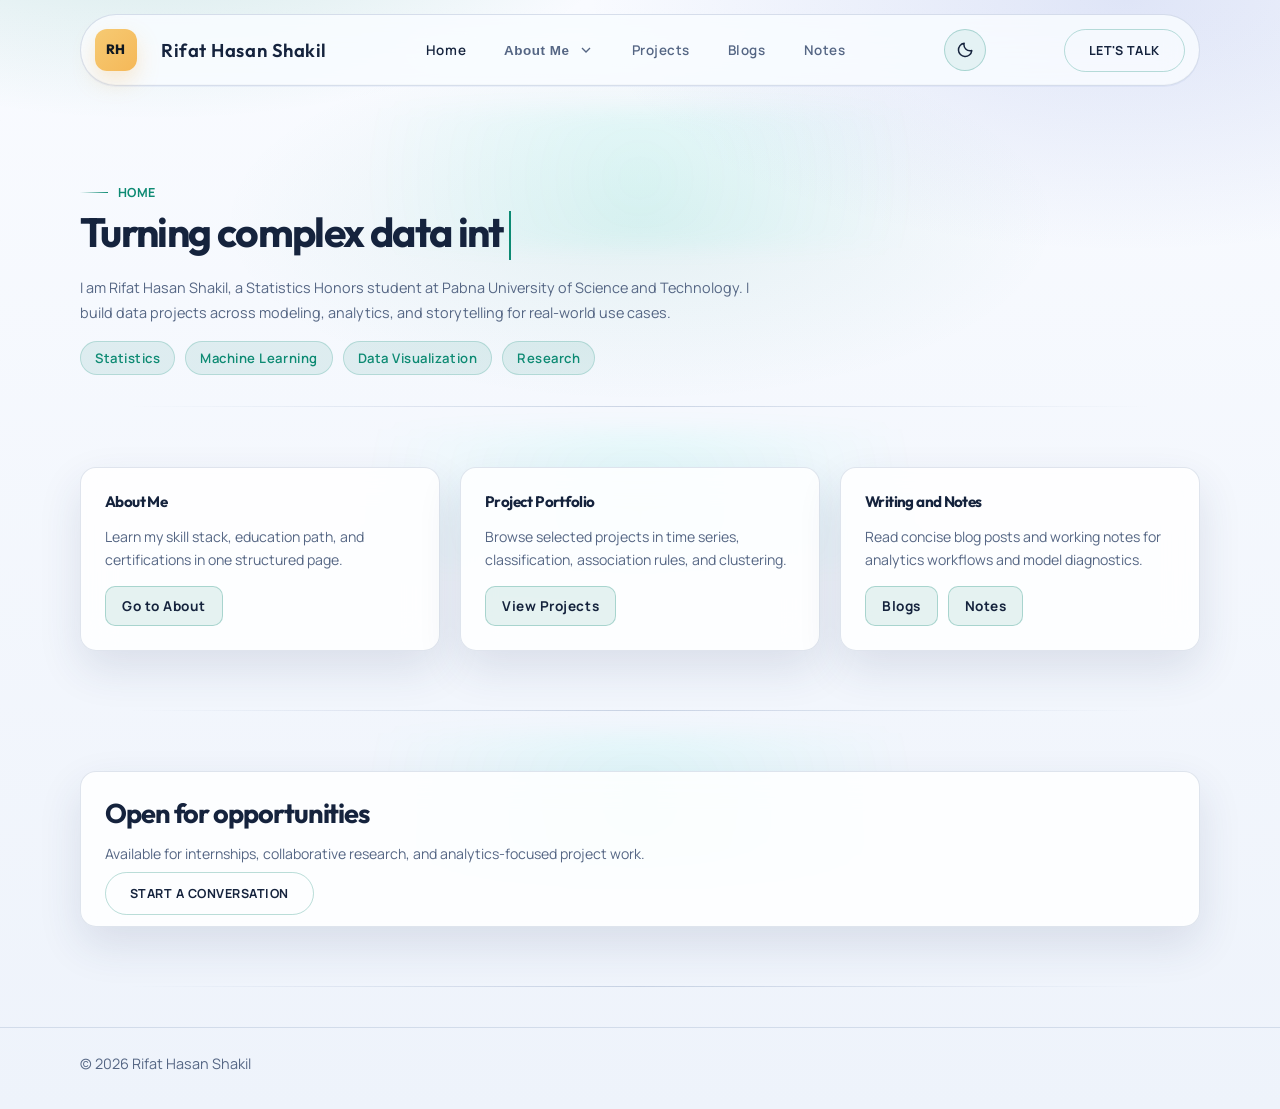
==== index.html @ 321441e6 "Add files via upload" ====
<!DOCTYPE html>
<html lang="en">
<head>
  <meta charset="UTF-8" />
  <meta name="viewport" content="width=device-width, initial-scale=1.0" />
  <meta name="description" content="Rifat Hasan Shakil portfolio home page." />
  <title>Home | Rifat Hasan Shakil</title>
  <link rel="stylesheet" href="styles.css" />
</head>
<body>
  <header class="site-header">
    <div class="container nav-wrap">
      <a class="brand" href="index.html">Rifat Hasan Shakil</a>
      <nav class="main-nav" aria-label="Primary">
        <a class="active" href="index.html">Home</a>
        <div class="nav-dropdown" data-dropdown>
          <button class="nav-dropdown-toggle" data-dropdown-toggle aria-expanded="false" aria-haspopup="true" aria-controls="about-menu">
            About Me
            <svg viewBox="0 0 24 24" fill="none" stroke="currentColor" stroke-width="2"><path d="m6 9 6 6 6-6"/></svg>
          </button>
          <div class="dropdown-menu" id="about-menu" data-dropdown-menu>
            <a href="about.html#skills">Skills</a>
            <a href="about.html#education">Education</a>
            <a href="about.html#certifications">Certifications</a>
          </div>
        </div>
        <a href="projects.html">Projects</a>
        <a href="blogs.html">Blogs</a>
        <a href="notes.html">Notes</a>
      </nav>
      <button class="theme-toggle" type="button" data-theme-toggle aria-label="Toggle color theme"></button>
      <a class="talk-btn" href="contact.html">Let's Talk</a>
      <button class="mobile-toggle" data-mobile-toggle aria-expanded="false" aria-controls="mobile-nav">☰</button>
    </div>
    <div class="container mobile-nav" id="mobile-nav" data-mobile-nav>
      <a href="index.html">Home</a>
      <details>
        <summary>About Me</summary>
        <a href="about.html#skills">Skills</a>
        <a href="about.html#education">Education</a>
        <a href="about.html#certifications">Certifications</a>
      </details>
      <a href="projects.html">Projects</a>
      <a href="blogs.html">Blogs</a>
      <a href="notes.html">Notes</a>
      <button class="theme-toggle mobile-theme-toggle" type="button" data-theme-toggle aria-label="Toggle color theme"></button>
      <a href="contact.html">Let's Talk</a>
    </div>
  </header>

  <main>
    <section class="page-hero">
      <div class="container">
        <div class="page-kicker">Home</div>
        <h1><span class="typing-text" data-typing-target></span></h1>
        <p class="hero-subtitle">I am Rifat Hasan Shakil, a Statistics Honors student at Pabna University of Science and Technology. I build data projects across modeling, analytics, and storytelling for real-world use cases.</p>
        <div class="pills" style="margin-top: 16px;">
          <span class="pill">Statistics</span>
          <span class="pill">Machine Learning</span>
          <span class="pill">Data Visualization</span>
          <span class="pill">Research</span>
        </div>
      </div>
    </section>

    <section class="section">
      <div class="container grid grid-3">
        <article class="card">
          <h3>About Me</h3>
          <p>Learn my skill stack, education path, and certifications in one structured page.</p>
          <a class="link-btn" href="about.html">Go to About</a>
        </article>
        <article class="card">
          <h3>Project Portfolio</h3>
          <p>Browse selected projects in time series, classification, association rules, and clustering.</p>
          <a class="link-btn" href="projects.html">View Projects</a>
        </article>
        <article class="card">
          <h3>Writing and Notes</h3>
          <p>Read concise blog posts and working notes for analytics workflows and model diagnostics.</p>
          <div style="display:flex; gap:10px; flex-wrap: wrap;">
            <a class="link-btn" href="blogs.html">Blogs</a>
            <a class="link-btn" href="notes.html">Notes</a>
          </div>
        </article>
      </div>
    </section>

    <section class="section">
      <div class="container card">
        <h2 class="section-title" style="margin-bottom: 12px;">Open for opportunities</h2>
        <p class="hero-subtitle" style="max-width: 100%; margin: 0 0 18px;">Available for internships, collaborative research, and analytics-focused project work.</p>
        <a class="talk-btn" href="contact.html">Start a Conversation</a>
      </div>
    </section>
  </main>

  <footer class="site-footer">
    <div class="container">© 2026 Rifat Hasan Shakil</div>
  </footer>

  <script src="script.js"></script>
</body>
</html>
---- styles.css ----
@import url("https://fonts.googleapis.com/css2?family=Outfit:wght@400;500;600;700;800&family=Manrope:wght@400;500;600;700;800&family=DM+Mono:ital,wght@0,300;0,400;0,500;1,300&display=swap");

:root {
  --bg: #080c14;
  --surface: rgba(15, 22, 40, 0.76);
  --surface-soft: rgba(10, 16, 28, 0.84);
  --text: #e8eef8;
  --muted: #7a8ba8;
  --line: rgba(0, 255, 200, 0.18);
  --line-soft: rgba(0, 255, 200, 0.12);
  --brand: #00ffc8;
  --brand-soft: #9b59ff;
  --shadow: 0 22px 60px rgba(0, 0, 0, 0.44);
  --radius: 16px;
  --radius-sm: 12px;
  --container: 1120px;
  --bg-grad-1: radial-gradient(900px 420px at 12% -10%, rgba(0, 255, 200, 0.10) 0%, transparent 55%);
  --bg-grad-2: radial-gradient(900px 420px at 88% 0%, rgba(155, 89, 255, 0.12) 0%, transparent 60%);
  --bg-grad-3: radial-gradient(700px 300px at 50% 20%, rgba(114, 255, 226, 0.04) 0%, transparent 60%);
  --bg-grad-4: linear-gradient(180deg, #080c14 0%, #0c1320 100%);
  --header-bg: rgba(8, 12, 20, 0.84);
  --header-border: rgba(0, 255, 200, 0.12);
  --header-shadow: 0 1px 0 rgba(155, 89, 255, 0.06), inset 0 -1px 0 rgba(255, 255, 255, 0.02);
  --overlay-grid: rgba(255, 255, 255, 0.02);
  --overlay-opacity: 0.14;
  --dropdown-bg: rgba(11, 17, 30, 0.98);
  --dropdown-border: rgba(0, 255, 200, 0.12);
  --card-border: rgba(0, 255, 200, 0.10);
  --input-bg: rgba(8, 12, 20, 0.85);
  --text-on-accent: #081018;
  --nav-btn-bg: rgba(0, 255, 200, 0.08);
  --nav-btn-border: rgba(0, 255, 200, 0.24);
  --menu-divider: rgba(0, 255, 200, 0.08);
  --menu-hover-bg: rgba(0, 255, 200, 0.06);
  --btn-border: rgba(0, 255, 200, 0.24);
  --btn-hover-bg: rgba(0, 255, 200, 0.08);
  --chip-border: rgba(0, 255, 200, 0.16);
  --chip-bg: rgba(0, 255, 200, 0.08);
  --field-border: rgba(0, 255, 200, 0.14);
  --focus-ring: rgba(0, 255, 200, 0.12);
  --section-line: rgba(0, 255, 200, 0.18);
  --card-glow: rgba(0, 255, 200, 0.10);
  --card-hover-border: rgba(0, 255, 200, 0.24);
  --card-hover-shadow: 0 20px 44px rgba(0, 0, 0, 0.40);
}

:root[data-theme="light"] {
  --bg: #f4f7fc;
  --surface: rgba(255, 255, 255, 0.84);
  --surface-soft: rgba(244, 248, 255, 0.96);
  --text: #15233d;
  --muted: #556684;
  --line: rgba(37, 72, 130, 0.18);
  --line-soft: rgba(37, 72, 130, 0.10);
  --brand: #0d8a73;
  --brand-soft: #3f5ec8;
  --shadow: 0 18px 44px rgba(38, 58, 96, 0.12);
  --bg-grad-1: radial-gradient(900px 420px at 12% -10%, rgba(13, 138, 115, 0.18) 0%, transparent 55%);
  --bg-grad-2: radial-gradient(900px 420px at 88% 0%, rgba(63, 94, 200, 0.14) 0%, transparent 60%);
  --bg-grad-3: radial-gradient(700px 300px at 50% 20%, rgba(13, 138, 115, 0.08) 0%, transparent 60%);
  --bg-grad-4: linear-gradient(180deg, #f9fbff 0%, #eef3fb 100%);
  --header-bg: rgba(249, 252, 255, 0.86);
  --header-border: rgba(37, 72, 130, 0.16);
  --header-shadow: 0 1px 0 rgba(63, 94, 200, 0.06), inset 0 -1px 0 rgba(0, 0, 0, 0.02);
  --overlay-grid: rgba(9, 29, 66, 0.03);
  --overlay-opacity: 0.2;
  --dropdown-bg: rgba(255, 255, 255, 0.98);
  --dropdown-border: rgba(37, 72, 130, 0.16);
  --card-border: rgba(37, 72, 130, 0.14);
  --input-bg: rgba(255, 255, 255, 0.95);
  --text-on-accent: #f4fbff;
  --nav-btn-bg: rgba(13, 138, 115, 0.08);
  --nav-btn-border: rgba(13, 138, 115, 0.28);
  --menu-divider: rgba(37, 72, 130, 0.14);
  --menu-hover-bg: rgba(13, 138, 115, 0.08);
  --btn-border: rgba(13, 138, 115, 0.28);
  --btn-hover-bg: rgba(13, 138, 115, 0.10);
  --chip-border: rgba(13, 138, 115, 0.20);
  --chip-bg: rgba(13, 138, 115, 0.10);
  --field-border: rgba(37, 72, 130, 0.18);
  --focus-ring: rgba(13, 138, 115, 0.14);
  --section-line: rgba(37, 72, 130, 0.20);
  --card-glow: rgba(13, 138, 115, 0.10);
  --card-hover-border: rgba(13, 138, 115, 0.24);
  --card-hover-shadow: 0 16px 36px rgba(38, 58, 96, 0.16);
}

* {
  box-sizing: border-box;
}

html {
  scroll-behavior: smooth;
}

body {
  margin: 0;
  min-height: 100vh;
  font-family: "Manrope", "Segoe UI", Tahoma, sans-serif;
  font-size: 14px;
  color: var(--text);
  background: var(--bg-grad-1), var(--bg-grad-2), var(--bg-grad-3), var(--bg-grad-4);
}

body::before {
  content: "";
  position: fixed;
  inset: 0;
  pointer-events: none;
  background:
    linear-gradient(var(--overlay-grid) 1px, transparent 1px),
    linear-gradient(90deg, var(--overlay-grid) 1px, transparent 1px);
  background-size: 100% 120px, 120px 100%;
  opacity: var(--overlay-opacity);
  mask-image: linear-gradient(180deg, rgba(0, 0, 0, 0.55), transparent 90%);
}

::selection {
  background: var(--brand);
  color: #081018;
}

a {
  color: inherit;
  text-decoration: none;
}

img {
  max-width: 100%;
  display: block;
}

p {
  font-size: 0.9rem;
}

.container {
  width: min(var(--container), 92%);
  margin-inline: auto;
}

.site-header {
  position: sticky;
  top: 0;
  z-index: 200;
  background: transparent;
  border-bottom: none;
  box-shadow: none;
}

.nav-wrap {
  min-height: 72px;
  margin-top: 14px;
  padding: 0 14px;
  display: flex;
  align-items: center;
  justify-content: space-between;
  gap: 20px;
  border-radius: 999px;
  background: var(--header-bg);
  backdrop-filter: blur(18px);
  border: 1px solid var(--header-border);
  box-shadow: var(--header-shadow);
}

.brand {
  position: relative;
  display: inline-grid;
  grid-template-columns: 54px auto;
  align-items: center;
  column-gap: 12px;
  color: var(--text);
  font-family: "Outfit", sans-serif;
  font-size: clamp(1rem, 1.45vw, 1.25rem);
  font-weight: 600;
  letter-spacing: 0.03em;
  text-transform: none;
  line-height: 1;
  padding: 0;
  transition: color 0.25s ease, transform 0.25s ease;
}

.brand:hover {
  color: var(--brand);
  transform: translateY(-1px);
}

.brand::before {
  content: "RH";
  width: 42px;
  height: 42px;
  border-radius: 12px;
  display: grid;
  place-items: center;
  font-size: 0.84rem;
  font-weight: 800;
  letter-spacing: 0.03em;
  color: #101821;
  background: linear-gradient(135deg, #f6ca73 0%, #f5b858 100%);
  box-shadow: 0 10px 22px rgba(245, 184, 88, 0.28);
}

.main-nav {
  display: flex;
  align-items: center;
  gap: 8px;
  padding: 6px;
  border-radius: 999px;
  background: rgba(255, 255, 255, 0.02);
}

.main-nav a,
.nav-dropdown-toggle {
  position: relative;
  font-size: 0.84rem;
  font-weight: 600;
  color: var(--muted);
  border: none;
  background: transparent;
  cursor: pointer;
  padding: 8px 15px;
  border-radius: 999px;
  transition: color 0.25s ease, transform 0.25s ease;
}

.main-nav a.active,
.nav-dropdown-toggle.active,
.main-nav a:hover,
.nav-dropdown-toggle:hover {
  color: var(--text);
  background: rgba(255, 255, 255, 0.08);
}

.main-nav a.active::after,
.nav-dropdown-toggle.active::after {
  content: none;
}

.nav-dropdown {
  position: relative;
}

.nav-dropdown-toggle {
  display: inline-flex;
  align-items: center;
  gap: 8px;
}

.nav-dropdown-toggle svg {
  width: 16px;
  height: 16px;
  transition: transform 0.25s ease;
}

.nav-dropdown.open .nav-dropdown-toggle svg {
  transform: rotate(180deg);
}

.dropdown-menu {
  position: absolute;
  top: 46px;
  left: -52px;
  min-width: 194px;
  border-radius: var(--radius-sm);
  background: var(--dropdown-bg);
  box-shadow: var(--shadow);
  border: 1px solid var(--dropdown-border);
  overflow: hidden;
  opacity: 0;
  pointer-events: none;
  transform: translateY(10px);
  transition: opacity 0.25s ease, transform 0.25s ease, box-shadow 0.25s ease;
}

.nav-dropdown.open .dropdown-menu {
  opacity: 1;
  pointer-events: auto;
  transform: translateY(0);
}

.dropdown-menu a {
  display: block;
  padding: 16px 18px;
  font-size: 0.9rem;
  font-weight: 600;
  color: var(--muted);
  border-bottom: 1px solid var(--menu-divider);
}

.dropdown-menu a:last-child {
  border-bottom: none;
}

.dropdown-menu a:hover {
  color: var(--brand);
  background: var(--menu-hover-bg);
}

.talk-btn {
  border: 1px solid var(--btn-border);
  background: transparent;
  color: var(--text);
  border-radius: 999px;
  padding: 12px 24px;
  font-size: 0.78rem;
  letter-spacing: 0.08em;
  font-weight: 700;
  text-transform: uppercase;
  transition: transform 0.25s ease, border-color 0.25s ease, background 0.25s ease, box-shadow 0.25s ease;
  box-shadow: inset 0 0 0 1px rgba(255, 255, 255, 0.02);
}

.talk-btn:hover {
  border-color: var(--brand);
  background: var(--btn-hover-bg);
  transform: translateY(-2px);
  box-shadow: 0 10px 28px rgba(0, 255, 200, 0.08);
}

.mobile-toggle {
  display: none;
  border: 1px solid var(--btn-border);
  border-radius: 10px;
  background: rgba(15, 22, 40, 0.78);
  color: var(--text);
  width: 44px;
  height: 44px;
  transition: transform 0.25s ease, border-color 0.25s ease, background 0.25s ease;
}

.mobile-toggle:hover {
  border-color: var(--brand);
  background: var(--btn-hover-bg);
  transform: translateY(-1px);
}

.mobile-nav {
  display: none;
  border-top: 1px solid var(--header-border);
  padding: 14px 0 22px;
  animation: fadeDrop 0.35s ease both;
}

.mobile-nav.open {
  display: block;
}

.mobile-nav a,
.mobile-nav details summary {
  display: block;
  padding: 12px 0;
  font-weight: 600;
  font-size: 0.92rem;
  color: var(--muted);
  transition: color 0.25s ease, transform 0.25s ease;
}

.mobile-nav a:hover,
.mobile-nav details summary:hover {
  color: var(--brand);
  transform: translateX(4px);
}

.mobile-nav details a {
  padding-left: 14px;
  font-size: 0.9rem;
}

details summary {
  list-style: none;
}

details summary::-webkit-details-marker {
  display: none;
}

details summary::after {
  content: "▾";
  float: right;
  color: var(--brand);
}

details[open] summary::after {
  content: "▴";
}

.page-hero {
  padding: 92px 0 32px;
}

.page-kicker {
  color: var(--brand);
  font-size: 0.78rem;
  text-transform: uppercase;
  letter-spacing: 0.14em;
  font-weight: 700;
  display: inline-flex;
  align-items: center;
  gap: 10px;
}

.page-kicker::before {
  content: "";
  width: 28px;
  height: 1px;
  background: linear-gradient(90deg, transparent, var(--brand));
}

h1 {
  margin: 10px 0 12px;
  font-size: clamp(1.58rem, 3.2vw, 2.6rem);
  line-height: 1.07;
  font-family: "Outfit", sans-serif;
  letter-spacing: -0.05em;
}

.typing-text {
  display: inline-block;
  min-height: 1.2em;
  border-right: 2px solid var(--brand);
  padding-right: 6px;
  color: var(--text);
  animation: blinkCaret 0.85s step-end infinite;
}

.hero-subtitle {
  max-width: 700px;
  color: var(--muted);
  font-size: 0.9rem;
  line-height: 1.75;
}

.page-hero,
.section {
  position: relative;
}

.page-hero::after,
.section::after {
  content: "";
  position: absolute;
  left: 50%;
  top: 22px;
  width: min(780px, 86%);
  height: 140px;
  transform: translateX(-50%);
  background: radial-gradient(circle at center, rgba(0, 255, 200, 0.07), transparent 70%);
  filter: blur(10px);
  z-index: -1;
  animation: pulseGlow 8s ease-in-out infinite;
}

.page-hero::before,
.section::before {
  content: "";
  position: absolute;
  inset: auto 10% 0;
  height: 1px;
  background: linear-gradient(90deg, transparent, var(--section-line), transparent);
}

.section {
  padding: 60px 0;
}

.section-title {
  margin: 0 0 24px;
  font-size: clamp(1.2rem, 2.2vw, 1.7rem);
  font-family: "Outfit", sans-serif;
  letter-spacing: -0.04em;
}

.grid {
  display: grid;
  gap: 20px;
}

.grid-3 {
  grid-template-columns: repeat(3, minmax(0, 1fr));
}

.grid-2 {
  grid-template-columns: repeat(2, minmax(0, 1fr));
}

.card {
  background: var(--surface);
  border: 1px solid var(--card-border);
  border-radius: var(--radius);
  padding: 24px;
  box-shadow: var(--shadow);
  backdrop-filter: blur(16px);
  position: relative;
  overflow: hidden;
  transform: translateY(0);
  transition: transform 0.28s ease, border-color 0.28s ease, box-shadow 0.28s ease;
}

.card::before {
  content: "";
  position: absolute;
  inset: 0;
  background: linear-gradient(135deg, var(--card-glow), transparent 45%);
  opacity: 0;
  transition: opacity 0.28s ease;
  pointer-events: none;
}

.card:hover {
  transform: translateY(-6px);
  border-color: var(--card-hover-border);
  box-shadow: var(--card-hover-shadow);
}

.card:hover::before {
  opacity: 1;
}

.card h3 {
  margin: 0 0 10px;
  font-size: 0.95rem;
  color: var(--text);
  font-family: "Outfit", sans-serif;
  letter-spacing: -0.04em;
}

.card p,
.card li {
  color: var(--muted);
  line-height: 1.65;
  font-size: 0.88rem;
}

.card ul {
  margin: 8px 0 0;
  padding-left: 20px;
}

.pills {
  display: flex;
  flex-wrap: wrap;
  gap: 10px;
}

.pill {
  display: inline-flex;
  align-items: center;
  border-radius: 999px;
  border: 1px solid var(--chip-border);
  background: var(--chip-bg);
  padding: 7px 14px;
  font-weight: 600;
  color: var(--brand);
  font-size: 0.82rem;
  letter-spacing: 0.04em;
  box-shadow: inset 0 0 0 1px rgba(255, 255, 255, 0.02);
}

.project-card {
  display: flex;
  flex-direction: column;
  gap: 14px;
}

.project-meta {
  font-size: 0.74rem;
  color: var(--muted);
  font-weight: 600;
}

.link-btn {
  display: inline-flex;
  align-items: center;
  justify-content: center;
  padding: 10px 16px;
  border-radius: 10px;
  border: 1px solid var(--btn-border);
  background: var(--btn-hover-bg);
  color: var(--text);
  font-weight: 700;
  font-size: 0.85rem;
  width: fit-content;
  letter-spacing: 0.04em;
  transition: transform 0.25s ease, background 0.25s ease, border-color 0.25s ease;
}

.link-btn:hover {
  background: var(--nav-btn-bg);
  transform: translateY(-2px);
  border-color: var(--brand);
}

.site-footer {
  border-top: 1px solid var(--menu-divider);
  margin-top: 40px;
  padding: 26px 0 36px;
  color: var(--muted);
  font-size: 0.9rem;
}

.contact-form {
  display: grid;
  gap: 14px;
}

.input,
.textarea {
  width: 100%;
  border: 1px solid var(--field-border);
  border-radius: 12px;
  padding: 12px 14px;
  font-size: 0.92rem;
  font-family: inherit;
  background: var(--input-bg);
  color: var(--text);
  transition: border-color 0.25s ease, box-shadow 0.25s ease, transform 0.25s ease;
}

.input:focus,
.textarea:focus {
  outline: none;
  border-color: var(--brand);
  box-shadow: 0 0 0 3px var(--focus-ring);
  transform: translateY(-1px);
}

.textarea {
  min-height: 120px;
  resize: vertical;
}

.submit-btn {
  border: none;
  border-radius: 12px;
  padding: 12px 16px;
  color: var(--text-on-accent);
  background: linear-gradient(135deg, var(--brand), #72ffe2);
  font-weight: 700;
  cursor: pointer;
  transition: transform 0.25s ease, filter 0.25s ease, box-shadow 0.25s ease;
  box-shadow: 0 10px 24px rgba(0, 255, 200, 0.14);
}

.submit-btn:hover {
  filter: brightness(1.05);
  transform: translateY(-2px);
  box-shadow: 0 14px 30px rgba(0, 255, 200, 0.18);
}

.talk-btn,
.main-nav a,
.nav-dropdown-toggle,
.link-btn,
.submit-btn,
.page-kicker,
.pill {
  letter-spacing: 0.04em;
}

h1,
.section-title,
.card h3 {
  font-family: "Outfit", sans-serif;
  letter-spacing: -0.04em;
}

.hero-subtitle,
.card p,
.card li,
.mobile-nav a,
.mobile-nav details summary,
.site-footer {
  font-family: "Manrope", "Segoe UI", Tahoma, sans-serif;
}

@keyframes fadeDrop {
  from {
    opacity: 0;
    transform: translateY(-10px);
  }
  to {
    opacity: 1;
    transform: translateY(0);
  }
}

@keyframes pulseGlow {
  0%, 100% {
    opacity: 0.65;
    transform: translateX(-50%) scale(1);
  }
  50% {
    opacity: 1;
    transform: translateX(-50%) scale(1.03);
  }
}

@keyframes floatUp {
  0%, 100% {
    transform: translateY(0);
  }
  50% {
    transform: translateY(-8px);
  }
}

@keyframes blinkCaret {
  0%, 100% {
    border-color: var(--brand);
  }
  50% {
    border-color: transparent;
  }
}

.page-hero .container > * {
  animation: floatUp 6s ease-in-out infinite;
}

.page-hero .container > *:nth-child(2) {
  animation-delay: 0.4s;
}

.page-hero .container > *:nth-child(3) {
  animation-delay: 0.8s;
}

.grid .card {
  animation: fadeDrop 0.55s ease both;
}

.grid .card:nth-child(2) {
  animation-delay: 0.08s;
}

.grid .card:nth-child(3) {
  animation-delay: 0.16s;
}

.grid .card:nth-child(4) {
  animation-delay: 0.24s;
}

.grid .card:nth-child(5) {
  animation-delay: 0.32s;
}

.grid .card:nth-child(6) {
  animation-delay: 0.40s;
}

.talk-btn:focus-visible,
.mobile-toggle:focus-visible,
.main-nav a:focus-visible,
.nav-dropdown-toggle:focus-visible,
.link-btn:focus-visible,
.submit-btn:focus-visible,
.dropdown-menu a:focus-visible,
.mobile-nav a:focus-visible,
.mobile-nav summary:focus-visible {
  outline: 2px solid rgba(0, 255, 200, 0.85);
  outline-offset: 3px;
}

.theme-toggle {
  border: 1px solid var(--nav-btn-border);
  background: var(--nav-btn-bg);
  color: var(--text);
  border-radius: 999px;
  width: 42px;
  height: 42px;
  padding: 0;
  display: inline-grid;
  place-items: center;
  font-size: 0;
  cursor: pointer;
  transition: transform 0.22s ease, border-color 0.22s ease, background 0.22s ease;
}

.theme-toggle:hover {
  border-color: var(--brand);
  background: var(--btn-hover-bg);
  transform: translateY(-1px);
}

.theme-toggle svg {
  width: 18px;
  height: 18px;
  stroke: currentColor;
}

.mobile-theme-toggle {
  width: 42px;
  margin-top: 6px;
}

.contact-list {
  list-style: none;
  margin: 4px 0 0;
  padding: 0;
  display: grid;
  gap: 12px;
}

.contact-list a {
  display: flex;
  align-items: center;
  gap: 10px;
  padding: 10px 12px;
  border-radius: 12px;
  color: var(--muted);
  background: var(--surface-soft);
  border: 1px solid var(--card-border);
  transition: color 0.2s ease, border-color 0.2s ease, transform 0.2s ease;
}

.contact-list a:hover {
  color: var(--text);
  border-color: var(--brand);
  transform: translateX(3px);
}

.contact-list svg {
  width: 17px;
  height: 17px;
  flex-shrink: 0;
}

@media (prefers-reduced-motion: reduce) {
  html {
    scroll-behavior: auto;
  }

  *, *::before, *::after {
    animation-duration: 0.01ms !important;
    animation-iteration-count: 1 !important;
    transition-duration: 0.01ms !important;
  }
}

@media (max-width: 1000px) {
  .main-nav,
  .talk-btn {
    display: none;
  }

  .nav-wrap {
    border-radius: 16px;
    padding: 10px 14px;
    min-height: 70px;
  }

  .brand {
    font-size: 1.08rem;
    grid-template-columns: 44px auto;
  }

  .brand::before {
    width: 42px;
    height: 42px;
    font-size: 0.86rem;
  }

  .mobile-toggle {
    display: inline-grid;
    place-items: center;
  }

  .grid-3 {
    grid-template-columns: repeat(2, minmax(0, 1fr));
  }
}

@media (max-width: 700px) {
  .page-hero {
    padding-top: 50px;
  }

  .grid-3,
  .grid-2 {
    grid-template-columns: 1fr;
  }
}
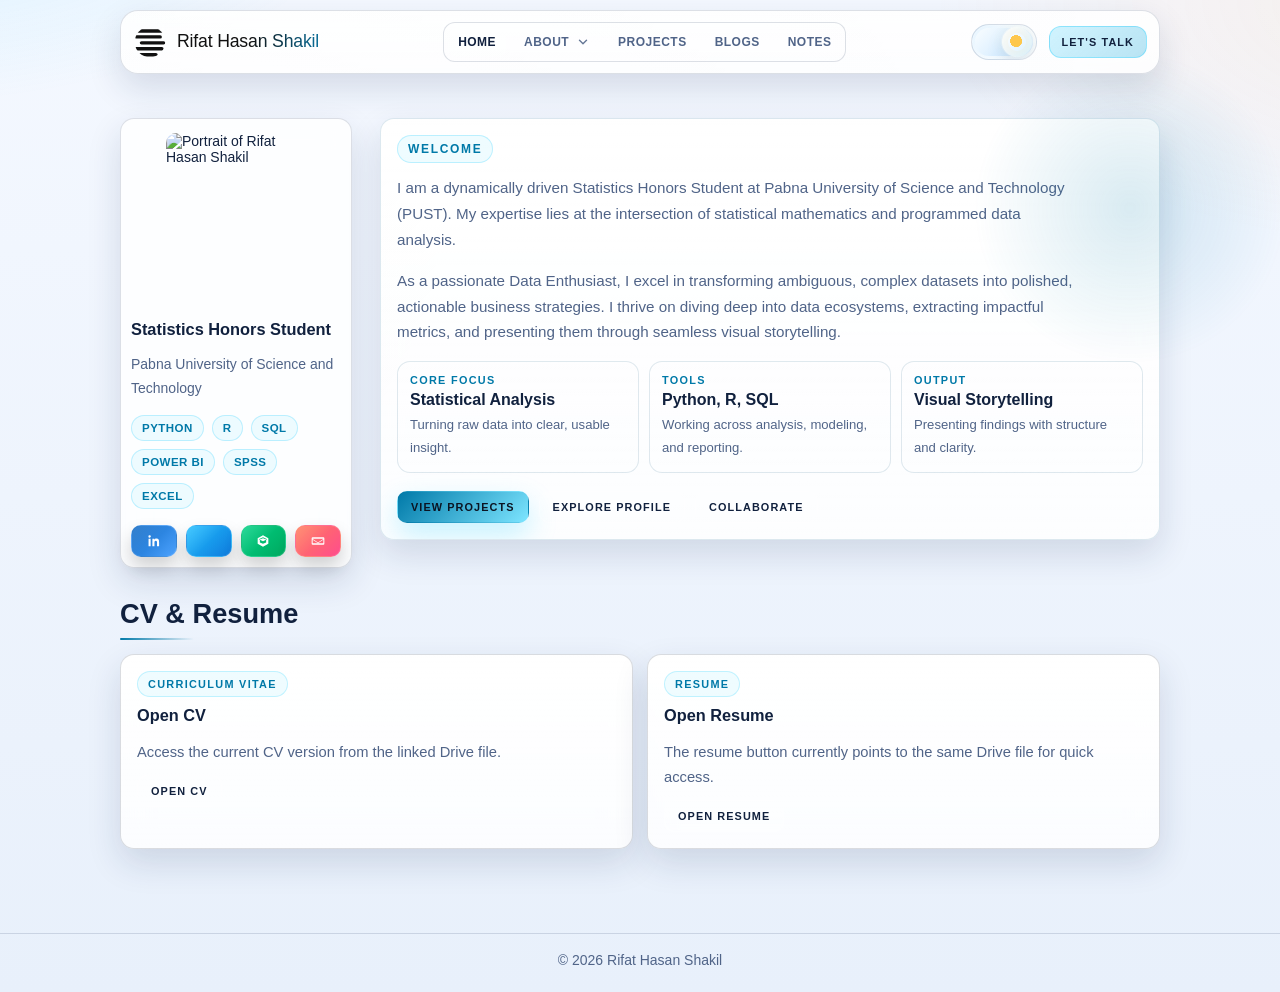
==== commit 2788ad42: "Add files via upload" ====
--- a/index.html
+++ b/index.html
@@ -1,105 +1,152 @@
-<!DOCTYPE html>
-<html lang="en">
-<head>
-  <meta charset="UTF-8" />
-  <meta name="viewport" content="width=device-width, initial-scale=1.0" />
-  <meta name="description" content="Rifat Hasan Shakil portfolio home page." />
-  <title>Home | Rifat Hasan Shakil</title>
-  <link rel="stylesheet" href="styles.css" />
-</head>
-<body>
-  <header class="site-header">
-    <div class="container nav-wrap">
-      <a class="brand" href="index.html">Rifat Hasan Shakil</a>
-      <nav class="main-nav" aria-label="Primary">
-        <a class="active" href="index.html">Home</a>
-        <div class="nav-dropdown" data-dropdown>
-          <button class="nav-dropdown-toggle" data-dropdown-toggle aria-expanded="false" aria-haspopup="true" aria-controls="about-menu">
-            About Me
-            <svg viewBox="0 0 24 24" fill="none" stroke="currentColor" stroke-width="2"><path d="m6 9 6 6 6-6"/></svg>
-          </button>
-          <div class="dropdown-menu" id="about-menu" data-dropdown-menu>
-            <a href="about.html#skills">Skills</a>
-            <a href="about.html#education">Education</a>
-            <a href="about.html#certifications">Certifications</a>
-          </div>
-        </div>
-        <a href="projects.html">Projects</a>
-        <a href="blogs.html">Blogs</a>
-        <a href="notes.html">Notes</a>
-      </nav>
-      <button class="theme-toggle" type="button" data-theme-toggle aria-label="Toggle color theme"></button>
-      <a class="talk-btn" href="contact.html">Let's Talk</a>
-      <button class="mobile-toggle" data-mobile-toggle aria-expanded="false" aria-controls="mobile-nav">☰</button>
-    </div>
-    <div class="container mobile-nav" id="mobile-nav" data-mobile-nav>
-      <a href="index.html">Home</a>
-      <details>
-        <summary>About Me</summary>
-        <a href="about.html#skills">Skills</a>
-        <a href="about.html#education">Education</a>
-        <a href="about.html#certifications">Certifications</a>
-      </details>
-      <a href="projects.html">Projects</a>
-      <a href="blogs.html">Blogs</a>
-      <a href="notes.html">Notes</a>
-      <button class="theme-toggle mobile-theme-toggle" type="button" data-theme-toggle aria-label="Toggle color theme"></button>
-      <a href="contact.html">Let's Talk</a>
-    </div>
-  </header>
-
-  <main>
-    <section class="page-hero">
-      <div class="container">
-        <div class="page-kicker">Home</div>
-        <h1><span class="typing-text" data-typing-target></span></h1>
-        <p class="hero-subtitle">I am Rifat Hasan Shakil, a Statistics Honors student at Pabna University of Science and Technology. I build data projects across modeling, analytics, and storytelling for real-world use cases.</p>
-        <div class="pills" style="margin-top: 16px;">
-          <span class="pill">Statistics</span>
-          <span class="pill">Machine Learning</span>
-          <span class="pill">Data Visualization</span>
-          <span class="pill">Research</span>
-        </div>
-      </div>
-    </section>
-
-    <section class="section">
-      <div class="container grid grid-3">
-        <article class="card">
-          <h3>About Me</h3>
-          <p>Learn my skill stack, education path, and certifications in one structured page.</p>
-          <a class="link-btn" href="about.html">Go to About</a>
-        </article>
-        <article class="card">
-          <h3>Project Portfolio</h3>
-          <p>Browse selected projects in time series, classification, association rules, and clustering.</p>
-          <a class="link-btn" href="projects.html">View Projects</a>
-        </article>
-        <article class="card">
-          <h3>Writing and Notes</h3>
-          <p>Read concise blog posts and working notes for analytics workflows and model diagnostics.</p>
-          <div style="display:flex; gap:10px; flex-wrap: wrap;">
-            <a class="link-btn" href="blogs.html">Blogs</a>
-            <a class="link-btn" href="notes.html">Notes</a>
-          </div>
-        </article>
-      </div>
-    </section>
-
-    <section class="section">
-      <div class="container card">
-        <h2 class="section-title" style="margin-bottom: 12px;">Open for opportunities</h2>
-        <p class="hero-subtitle" style="max-width: 100%; margin: 0 0 18px;">Available for internships, collaborative research, and analytics-focused project work.</p>
-        <a class="talk-btn" href="contact.html">Start a Conversation</a>
-      </div>
-    </section>
-  </main>
-
-  <footer class="site-footer">
-    <div class="container">© 2026 Rifat Hasan Shakil</div>
-  </footer>
-
-  <script src="script.js"></script>
-</body>
-</html>
-
+﻿<!DOCTYPE html>
+<html lang="en">
+<head>
+    <meta charset="UTF-8">
+    <meta name="viewport" content="width=device-width, initial-scale=1.0">
+    <title>Rifat Hasan Shakil | Data Analyst Portfolio</title>
+    <meta name="description" content="Portfolio of Rifat Hasan Shakil, a Statistics Honors student at PUST focused on data analysis, statistical modeling, and predictive analytics.">
+    <link rel="stylesheet" href="styles.css">
+</head>
+<body>
+    <header class="site-header">
+        <div class="container nav-shell">
+            <a class="brand" href="index.html">
+                <span class="brand-mark" aria-hidden="true"><svg viewBox="0 0 40 40" fill="none" xmlns="http://www.w3.org/2000/svg"><defs><clipPath id="brandOrbClip"><circle cx="20" cy="20" r="18"/></clipPath></defs><g clip-path="url(#brandOrbClip)" fill="currentColor"><rect x="2" y="5" width="36" height="4" rx="2"/><rect x="2" y="12" width="32" height="4" rx="2"/><rect x="8" y="19" width="30" height="4" rx="2"/><rect x="2" y="26" width="34" height="4" rx="2"/><rect x="2" y="33" width="27" height="4" rx="2"/></g></svg></span>
+                <span class="brand-name">Rifat Hasan Shakil</span>
+            </a>
+
+            <nav class="main-nav" aria-label="Primary">
+                <a class="nav-link active" href="index.html">Home</a>
+                <div class="nav-dropdown" data-dropdown>
+                    <button class="drop-toggle" data-dropdown-toggle aria-expanded="false" aria-haspopup="true" aria-controls="about-menu">
+                        About
+                        <svg class="drop-icon" aria-hidden="true" viewBox="0 0 24 24" fill="none">
+                            <path d="m6 9 6 6 6-6" stroke="currentColor" stroke-width="2.4" stroke-linecap="round" stroke-linejoin="round"></path>
+                        </svg>
+                    </button>
+                    <div class="drop-menu" id="about-menu" data-dropdown-menu>
+                        <a href="about.html#skills">Skills</a>
+                        <a href="about.html#education">Education</a>
+                        <a href="about.html#certifications">Certifications</a>
+                    </div>
+                </div>
+                <a class="nav-link" href="project.html">Projects</a>
+                <a class="nav-link" href="blogs.html">Blogs</a>
+                <a class="nav-link" href="notes.html">Notes</a>
+            </nav>
+
+            <button class="theme-btn" type="button" data-theme-toggle aria-label="Toggle color theme" aria-pressed="false"><span class="theme-switch" aria-hidden="true"><span class="theme-switch__track"></span><span class="theme-switch__thumb"></span></span></button>
+            <a class="contact-btn" href="contact.html">Let's Talk</a>
+            <button class="mobile-btn" type="button" data-mobile-toggle aria-expanded="false" aria-controls="mobile-nav">=</button>
+        </div>
+
+        <div class="container mobile-nav" id="mobile-nav" data-mobile-nav>
+            <a href="index.html">Home</a>
+            <details>
+                <summary>About</summary>
+                <a href="about.html#skills">Skills</a>
+                <a href="about.html#education">Education</a>
+                <a href="about.html#certifications">Certifications</a>
+            </details>
+            <a href="project.html">Projects</a>
+            <a href="blogs.html">Blogs</a>
+            <a href="notes.html">Notes</a>
+            <a href="contact.html">Let's Talk</a>
+        </div>
+    </header>
+
+    <main>
+        <section class="container hero">
+            <aside class="profile-card reveal">
+                <img class="profile-photo" src="assets/images/shakil.png" alt="Portrait of Rifat Hasan Shakil">
+                <h3>Statistics Honors Student</h3>
+                <p class="meta">Pabna University of Science and Technology</p>
+
+                <div class="chip-row">
+                    <span class="chip">Python</span>
+                    <span class="chip">R</span>
+                    <span class="chip">SQL</span>
+                    <span class="chip">Power BI</span>
+                    <span class="chip">SPSS</span>
+                    <span class="chip">Excel</span>
+                </div>
+
+                <div class="social-row">
+                    <a class="icon-link" href="https://linkedin.com/in/rifat-hasan-shakil" target="_blank" rel="noopener" aria-label="LinkedIn">
+                        <svg viewBox="0 0 24 24" aria-hidden="true"><path d="M6.94 8.5V20H3.83V8.5h3.11ZM5.39 3.5c1 0 1.81.8 1.81 1.8s-.81 1.8-1.81 1.8a1.8 1.8 0 1 1 0-3.6Zm4.19 5H12.6v1.57h.04c.44-.84 1.5-1.72 3.08-1.72 3.29 0 3.9 2.17 3.9 4.99V20h-3.11v-5.34c0-1.27-.02-2.9-1.77-2.9-1.78 0-2.05 1.39-2.05 2.82V20H9.58V8.5Z" fill="currentColor"/></svg>
+                    </a>
+                    <a class="icon-link" href="https://www.kaggle.com/rifathasanshakil3301" target="_blank" rel="noopener" aria-label="Kaggle">
+                        <img src="assets/tools/kaggle.svg" alt="" aria-hidden="true">
+                    </a>
+                    <a class="icon-link" href="https://www.hackerrank.com/rifathasanshakil" target="_blank" rel="noopener" aria-label="HackerRank">
+                        <svg viewBox="0 0 24 24" aria-hidden="true"><path d="M12 3.5 20 8v8l-8 4.5L4 16V8l8-4.5Zm-4.7 6.08v4.84L12 16.2l4.7-1.78V9.58L12 7.8 7.3 9.58Zm4.7-3.34-6.4 3.06L12 12.36l6.4-3.06L12 6.24Z" fill="currentColor"/></svg>
+                    </a>
+                    <a class="icon-link" href="mailto:rifathasansakil@gmail.com" aria-label="Email">
+                        <svg viewBox="0 0 24 24" aria-hidden="true"><path d="M4 6.5h16A1.5 1.5 0 0 1 21.5 8v8A1.5 1.5 0 0 1 20 17.5H4A1.5 1.5 0 0 1 2.5 16V8A1.5 1.5 0 0 1 4 6.5Zm0 2v.38l8 5.2 8-5.2V8.5H4Zm16 7V10.2l-7.46 4.84a1 1 0 0 1-1.08 0L4 10.2V15.5h16Z" fill="currentColor"/></svg>
+                    </a>
+                </div>
+            </aside>
+
+            <section class="hero-copy card reveal">
+                <span class="kicker">Welcome</span>
+                <div class="hero-copy__head">
+                    <p class="hero-subtitle">
+                        I am a dynamically driven Statistics Honors Student at Pabna University of Science and Technology (PUST). My expertise lies at the intersection of statistical mathematics and programmed data analysis.
+                    </p>
+                    <p class="hero-subtitle">
+                        As a passionate Data Enthusiast, I excel in transforming ambiguous, complex datasets into polished, actionable business strategies. I thrive on diving deep into data ecosystems, extracting impactful metrics, and presenting them through seamless visual storytelling.
+                    </p>
+                </div>
+
+                <div class="hero-highlights" aria-label="Homepage highlights">
+                    <article class="hero-highlight">
+                        <span>Core Focus</span>
+                        <strong>Statistical Analysis</strong>
+                        <p>Turning raw data into clear, usable insight.</p>
+                    </article>
+                    <article class="hero-highlight">
+                        <span>Tools</span>
+                        <strong>Python, R, SQL</strong>
+                        <p>Working across analysis, modeling, and reporting.</p>
+                    </article>
+                    <article class="hero-highlight">
+                        <span>Output</span>
+                        <strong>Visual Storytelling</strong>
+                        <p>Presenting findings with structure and clarity.</p>
+                    </article>
+                </div>
+
+                <div class="cta-row">
+                    <a class="btn btn-primary" href="project.html">View Projects</a>
+                    <a class="btn btn-secondary" href="about.html">Explore Profile</a>
+                    <a class="btn btn-secondary" href="contact.html">Collaborate</a>
+                </div>
+            </section>
+        </section>
+
+        <section class="container section reveal" id="documents">
+            <h2 class="section-title">CV & Resume</h2>
+            <div class="document-grid">
+                <article class="card document-card">
+                    <span class="document-label">Curriculum Vitae</span>
+                    <h3>Open CV</h3>
+                    <p>Access the current CV version from the linked Drive file.</p>
+                    <a class="btn btn-secondary" href="https://drive.google.com/file/d/1aOy7FSJyvc085ZJghm34O29dfc8_3Ca0/view?usp=drive_link" target="_blank" rel="noopener">Open CV</a>
+                </article>
+                <article class="card document-card">
+                    <span class="document-label">Resume</span>
+                    <h3>Open Resume</h3>
+                    <p>The resume button currently points to the same Drive file for quick access.</p>
+                    <a class="btn btn-secondary" href="https://drive.google.com/file/d/1aOy7FSJyvc085ZJghm34O29dfc8_3Ca0/view?usp=drive_link" target="_blank" rel="noopener">Open Resume</a>
+                </article>
+            </div>
+        </section>
+    </main>
+
+    <footer class="site-footer">
+        <div class="container">&copy; <span data-year></span> Rifat Hasan Shakil</div>
+    </footer>
+
+    <script src="script.js"></script>
+</body>
+</html>
--- a/styles.css
+++ b/styles.css
@@ -1,883 +1,2322 @@
-@import url("https://fonts.googleapis.com/css2?family=Outfit:wght@400;500;600;700;800&family=Manrope:wght@400;500;600;700;800&family=DM+Mono:ital,wght@0,300;0,400;0,500;1,300&display=swap");
-
-:root {
-  --bg: #080c14;
-  --surface: rgba(15, 22, 40, 0.76);
-  --surface-soft: rgba(10, 16, 28, 0.84);
-  --text: #e8eef8;
-  --muted: #7a8ba8;
-  --line: rgba(0, 255, 200, 0.18);
-  --line-soft: rgba(0, 255, 200, 0.12);
-  --brand: #00ffc8;
-  --brand-soft: #9b59ff;
-  --shadow: 0 22px 60px rgba(0, 0, 0, 0.44);
-  --radius: 16px;
-  --radius-sm: 12px;
-  --container: 1120px;
-  --bg-grad-1: radial-gradient(900px 420px at 12% -10%, rgba(0, 255, 200, 0.10) 0%, transparent 55%);
-  --bg-grad-2: radial-gradient(900px 420px at 88% 0%, rgba(155, 89, 255, 0.12) 0%, transparent 60%);
-  --bg-grad-3: radial-gradient(700px 300px at 50% 20%, rgba(114, 255, 226, 0.04) 0%, transparent 60%);
-  --bg-grad-4: linear-gradient(180deg, #080c14 0%, #0c1320 100%);
-  --header-bg: rgba(8, 12, 20, 0.84);
-  --header-border: rgba(0, 255, 200, 0.12);
-  --header-shadow: 0 1px 0 rgba(155, 89, 255, 0.06), inset 0 -1px 0 rgba(255, 255, 255, 0.02);
-  --overlay-grid: rgba(255, 255, 255, 0.02);
-  --overlay-opacity: 0.14;
-  --dropdown-bg: rgba(11, 17, 30, 0.98);
-  --dropdown-border: rgba(0, 255, 200, 0.12);
-  --card-border: rgba(0, 255, 200, 0.10);
-  --input-bg: rgba(8, 12, 20, 0.85);
-  --text-on-accent: #081018;
-  --nav-btn-bg: rgba(0, 255, 200, 0.08);
-  --nav-btn-border: rgba(0, 255, 200, 0.24);
-  --menu-divider: rgba(0, 255, 200, 0.08);
-  --menu-hover-bg: rgba(0, 255, 200, 0.06);
-  --btn-border: rgba(0, 255, 200, 0.24);
-  --btn-hover-bg: rgba(0, 255, 200, 0.08);
-  --chip-border: rgba(0, 255, 200, 0.16);
-  --chip-bg: rgba(0, 255, 200, 0.08);
-  --field-border: rgba(0, 255, 200, 0.14);
-  --focus-ring: rgba(0, 255, 200, 0.12);
-  --section-line: rgba(0, 255, 200, 0.18);
-  --card-glow: rgba(0, 255, 200, 0.10);
-  --card-hover-border: rgba(0, 255, 200, 0.24);
-  --card-hover-shadow: 0 20px 44px rgba(0, 0, 0, 0.40);
-}
-
-:root[data-theme="light"] {
-  --bg: #f4f7fc;
-  --surface: rgba(255, 255, 255, 0.84);
-  --surface-soft: rgba(244, 248, 255, 0.96);
-  --text: #15233d;
-  --muted: #556684;
-  --line: rgba(37, 72, 130, 0.18);
-  --line-soft: rgba(37, 72, 130, 0.10);
-  --brand: #0d8a73;
-  --brand-soft: #3f5ec8;
-  --shadow: 0 18px 44px rgba(38, 58, 96, 0.12);
-  --bg-grad-1: radial-gradient(900px 420px at 12% -10%, rgba(13, 138, 115, 0.18) 0%, transparent 55%);
-  --bg-grad-2: radial-gradient(900px 420px at 88% 0%, rgba(63, 94, 200, 0.14) 0%, transparent 60%);
-  --bg-grad-3: radial-gradient(700px 300px at 50% 20%, rgba(13, 138, 115, 0.08) 0%, transparent 60%);
-  --bg-grad-4: linear-gradient(180deg, #f9fbff 0%, #eef3fb 100%);
-  --header-bg: rgba(249, 252, 255, 0.86);
-  --header-border: rgba(37, 72, 130, 0.16);
-  --header-shadow: 0 1px 0 rgba(63, 94, 200, 0.06), inset 0 -1px 0 rgba(0, 0, 0, 0.02);
-  --overlay-grid: rgba(9, 29, 66, 0.03);
-  --overlay-opacity: 0.2;
-  --dropdown-bg: rgba(255, 255, 255, 0.98);
-  --dropdown-border: rgba(37, 72, 130, 0.16);
-  --card-border: rgba(37, 72, 130, 0.14);
-  --input-bg: rgba(255, 255, 255, 0.95);
-  --text-on-accent: #f4fbff;
-  --nav-btn-bg: rgba(13, 138, 115, 0.08);
-  --nav-btn-border: rgba(13, 138, 115, 0.28);
-  --menu-divider: rgba(37, 72, 130, 0.14);
-  --menu-hover-bg: rgba(13, 138, 115, 0.08);
-  --btn-border: rgba(13, 138, 115, 0.28);
-  --btn-hover-bg: rgba(13, 138, 115, 0.10);
-  --chip-border: rgba(13, 138, 115, 0.20);
-  --chip-bg: rgba(13, 138, 115, 0.10);
-  --field-border: rgba(37, 72, 130, 0.18);
-  --focus-ring: rgba(13, 138, 115, 0.14);
-  --section-line: rgba(37, 72, 130, 0.20);
-  --card-glow: rgba(13, 138, 115, 0.10);
-  --card-hover-border: rgba(13, 138, 115, 0.24);
-  --card-hover-shadow: 0 16px 36px rgba(38, 58, 96, 0.16);
-}
-
-* {
-  box-sizing: border-box;
-}
-
-html {
-  scroll-behavior: smooth;
-}
-
-body {
-  margin: 0;
-  min-height: 100vh;
-  font-family: "Manrope", "Segoe UI", Tahoma, sans-serif;
-  font-size: 14px;
-  color: var(--text);
-  background: var(--bg-grad-1), var(--bg-grad-2), var(--bg-grad-3), var(--bg-grad-4);
-}
-
-body::before {
-  content: "";
-  position: fixed;
-  inset: 0;
-  pointer-events: none;
-  background:
-    linear-gradient(var(--overlay-grid) 1px, transparent 1px),
-    linear-gradient(90deg, var(--overlay-grid) 1px, transparent 1px);
-  background-size: 100% 120px, 120px 100%;
-  opacity: var(--overlay-opacity);
-  mask-image: linear-gradient(180deg, rgba(0, 0, 0, 0.55), transparent 90%);
-}
-
-::selection {
-  background: var(--brand);
-  color: #081018;
-}
-
-a {
-  color: inherit;
-  text-decoration: none;
-}
-
-img {
-  max-width: 100%;
-  display: block;
-}
-
-p {
-  font-size: 0.9rem;
-}
-
-.container {
-  width: min(var(--container), 92%);
-  margin-inline: auto;
-}
-
-.site-header {
-  position: sticky;
-  top: 0;
-  z-index: 200;
-  background: transparent;
-  border-bottom: none;
-  box-shadow: none;
-}
-
-.nav-wrap {
-  min-height: 72px;
-  margin-top: 14px;
-  padding: 0 14px;
-  display: flex;
-  align-items: center;
-  justify-content: space-between;
-  gap: 20px;
-  border-radius: 999px;
-  background: var(--header-bg);
-  backdrop-filter: blur(18px);
-  border: 1px solid var(--header-border);
-  box-shadow: var(--header-shadow);
-}
-
-.brand {
-  position: relative;
-  display: inline-grid;
-  grid-template-columns: 54px auto;
-  align-items: center;
-  column-gap: 12px;
-  color: var(--text);
-  font-family: "Outfit", sans-serif;
-  font-size: clamp(1rem, 1.45vw, 1.25rem);
-  font-weight: 600;
-  letter-spacing: 0.03em;
-  text-transform: none;
-  line-height: 1;
-  padding: 0;
-  transition: color 0.25s ease, transform 0.25s ease;
-}
-
-.brand:hover {
-  color: var(--brand);
-  transform: translateY(-1px);
-}
-
-.brand::before {
-  content: "RH";
-  width: 42px;
-  height: 42px;
-  border-radius: 12px;
-  display: grid;
-  place-items: center;
-  font-size: 0.84rem;
-  font-weight: 800;
-  letter-spacing: 0.03em;
-  color: #101821;
-  background: linear-gradient(135deg, #f6ca73 0%, #f5b858 100%);
-  box-shadow: 0 10px 22px rgba(245, 184, 88, 0.28);
-}
-
-.main-nav {
-  display: flex;
-  align-items: center;
-  gap: 8px;
-  padding: 6px;
-  border-radius: 999px;
-  background: rgba(255, 255, 255, 0.02);
-}
-
-.main-nav a,
-.nav-dropdown-toggle {
-  position: relative;
-  font-size: 0.84rem;
-  font-weight: 600;
-  color: var(--muted);
-  border: none;
-  background: transparent;
-  cursor: pointer;
-  padding: 8px 15px;
-  border-radius: 999px;
-  transition: color 0.25s ease, transform 0.25s ease;
-}
-
-.main-nav a.active,
-.nav-dropdown-toggle.active,
-.main-nav a:hover,
-.nav-dropdown-toggle:hover {
-  color: var(--text);
-  background: rgba(255, 255, 255, 0.08);
-}
-
-.main-nav a.active::after,
-.nav-dropdown-toggle.active::after {
-  content: none;
-}
-
-.nav-dropdown {
-  position: relative;
-}
-
-.nav-dropdown-toggle {
-  display: inline-flex;
-  align-items: center;
-  gap: 8px;
-}
-
-.nav-dropdown-toggle svg {
-  width: 16px;
-  height: 16px;
-  transition: transform 0.25s ease;
-}
-
-.nav-dropdown.open .nav-dropdown-toggle svg {
-  transform: rotate(180deg);
-}
-
-.dropdown-menu {
-  position: absolute;
-  top: 46px;
-  left: -52px;
-  min-width: 194px;
-  border-radius: var(--radius-sm);
-  background: var(--dropdown-bg);
-  box-shadow: var(--shadow);
-  border: 1px solid var(--dropdown-border);
-  overflow: hidden;
-  opacity: 0;
-  pointer-events: none;
-  transform: translateY(10px);
-  transition: opacity 0.25s ease, transform 0.25s ease, box-shadow 0.25s ease;
-}
-
-.nav-dropdown.open .dropdown-menu {
-  opacity: 1;
-  pointer-events: auto;
-  transform: translateY(0);
-}
-
-.dropdown-menu a {
-  display: block;
-  padding: 16px 18px;
-  font-size: 0.9rem;
-  font-weight: 600;
-  color: var(--muted);
-  border-bottom: 1px solid var(--menu-divider);
-}
-
-.dropdown-menu a:last-child {
-  border-bottom: none;
-}
-
-.dropdown-menu a:hover {
-  color: var(--brand);
-  background: var(--menu-hover-bg);
-}
-
-.talk-btn {
-  border: 1px solid var(--btn-border);
-  background: transparent;
-  color: var(--text);
-  border-radius: 999px;
-  padding: 12px 24px;
-  font-size: 0.78rem;
-  letter-spacing: 0.08em;
-  font-weight: 700;
-  text-transform: uppercase;
-  transition: transform 0.25s ease, border-color 0.25s ease, background 0.25s ease, box-shadow 0.25s ease;
-  box-shadow: inset 0 0 0 1px rgba(255, 255, 255, 0.02);
-}
-
-.talk-btn:hover {
-  border-color: var(--brand);
-  background: var(--btn-hover-bg);
-  transform: translateY(-2px);
-  box-shadow: 0 10px 28px rgba(0, 255, 200, 0.08);
-}
-
-.mobile-toggle {
-  display: none;
-  border: 1px solid var(--btn-border);
-  border-radius: 10px;
-  background: rgba(15, 22, 40, 0.78);
-  color: var(--text);
-  width: 44px;
-  height: 44px;
-  transition: transform 0.25s ease, border-color 0.25s ease, background 0.25s ease;
-}
-
-.mobile-toggle:hover {
-  border-color: var(--brand);
-  background: var(--btn-hover-bg);
-  transform: translateY(-1px);
-}
-
-.mobile-nav {
-  display: none;
-  border-top: 1px solid var(--header-border);
-  padding: 14px 0 22px;
-  animation: fadeDrop 0.35s ease both;
-}
-
-.mobile-nav.open {
-  display: block;
-}
-
-.mobile-nav a,
-.mobile-nav details summary {
-  display: block;
-  padding: 12px 0;
-  font-weight: 600;
-  font-size: 0.92rem;
-  color: var(--muted);
-  transition: color 0.25s ease, transform 0.25s ease;
-}
-
-.mobile-nav a:hover,
-.mobile-nav details summary:hover {
-  color: var(--brand);
-  transform: translateX(4px);
-}
-
-.mobile-nav details a {
-  padding-left: 14px;
-  font-size: 0.9rem;
-}
-
-details summary {
-  list-style: none;
-}
-
-details summary::-webkit-details-marker {
-  display: none;
-}
-
-details summary::after {
-  content: "▾";
-  float: right;
-  color: var(--brand);
-}
-
-details[open] summary::after {
-  content: "▴";
-}
-
-.page-hero {
-  padding: 92px 0 32px;
-}
-
-.page-kicker {
-  color: var(--brand);
-  font-size: 0.78rem;
-  text-transform: uppercase;
-  letter-spacing: 0.14em;
-  font-weight: 700;
-  display: inline-flex;
-  align-items: center;
-  gap: 10px;
-}
-
-.page-kicker::before {
-  content: "";
-  width: 28px;
-  height: 1px;
-  background: linear-gradient(90deg, transparent, var(--brand));
-}
-
-h1 {
-  margin: 10px 0 12px;
-  font-size: clamp(1.58rem, 3.2vw, 2.6rem);
-  line-height: 1.07;
-  font-family: "Outfit", sans-serif;
-  letter-spacing: -0.05em;
-}
-
-.typing-text {
-  display: inline-block;
-  min-height: 1.2em;
-  border-right: 2px solid var(--brand);
-  padding-right: 6px;
-  color: var(--text);
-  animation: blinkCaret 0.85s step-end infinite;
-}
-
-.hero-subtitle {
-  max-width: 700px;
-  color: var(--muted);
-  font-size: 0.9rem;
-  line-height: 1.75;
-}
-
-.page-hero,
-.section {
-  position: relative;
-}
-
-.page-hero::after,
-.section::after {
-  content: "";
-  position: absolute;
-  left: 50%;
-  top: 22px;
-  width: min(780px, 86%);
-  height: 140px;
-  transform: translateX(-50%);
-  background: radial-gradient(circle at center, rgba(0, 255, 200, 0.07), transparent 70%);
-  filter: blur(10px);
-  z-index: -1;
-  animation: pulseGlow 8s ease-in-out infinite;
-}
-
-.page-hero::before,
-.section::before {
-  content: "";
-  position: absolute;
-  inset: auto 10% 0;
-  height: 1px;
-  background: linear-gradient(90deg, transparent, var(--section-line), transparent);
-}
-
-.section {
-  padding: 60px 0;
-}
-
-.section-title {
-  margin: 0 0 24px;
-  font-size: clamp(1.2rem, 2.2vw, 1.7rem);
-  font-family: "Outfit", sans-serif;
-  letter-spacing: -0.04em;
-}
-
-.grid {
-  display: grid;
-  gap: 20px;
-}
-
-.grid-3 {
-  grid-template-columns: repeat(3, minmax(0, 1fr));
-}
-
-.grid-2 {
-  grid-template-columns: repeat(2, minmax(0, 1fr));
-}
-
-.card {
-  background: var(--surface);
-  border: 1px solid var(--card-border);
-  border-radius: var(--radius);
-  padding: 24px;
-  box-shadow: var(--shadow);
-  backdrop-filter: blur(16px);
-  position: relative;
-  overflow: hidden;
-  transform: translateY(0);
-  transition: transform 0.28s ease, border-color 0.28s ease, box-shadow 0.28s ease;
-}
-
-.card::before {
-  content: "";
-  position: absolute;
-  inset: 0;
-  background: linear-gradient(135deg, var(--card-glow), transparent 45%);
-  opacity: 0;
-  transition: opacity 0.28s ease;
-  pointer-events: none;
-}
-
-.card:hover {
-  transform: translateY(-6px);
-  border-color: var(--card-hover-border);
-  box-shadow: var(--card-hover-shadow);
-}
-
-.card:hover::before {
-  opacity: 1;
-}
-
-.card h3 {
-  margin: 0 0 10px;
-  font-size: 0.95rem;
-  color: var(--text);
-  font-family: "Outfit", sans-serif;
-  letter-spacing: -0.04em;
-}
-
-.card p,
-.card li {
-  color: var(--muted);
-  line-height: 1.65;
-  font-size: 0.88rem;
-}
-
-.card ul {
-  margin: 8px 0 0;
-  padding-left: 20px;
-}
-
-.pills {
-  display: flex;
-  flex-wrap: wrap;
-  gap: 10px;
-}
-
-.pill {
-  display: inline-flex;
-  align-items: center;
-  border-radius: 999px;
-  border: 1px solid var(--chip-border);
-  background: var(--chip-bg);
-  padding: 7px 14px;
-  font-weight: 600;
-  color: var(--brand);
-  font-size: 0.82rem;
-  letter-spacing: 0.04em;
-  box-shadow: inset 0 0 0 1px rgba(255, 255, 255, 0.02);
-}
-
-.project-card {
-  display: flex;
-  flex-direction: column;
-  gap: 14px;
-}
-
-.project-meta {
-  font-size: 0.74rem;
-  color: var(--muted);
-  font-weight: 600;
-}
-
-.link-btn {
-  display: inline-flex;
-  align-items: center;
-  justify-content: center;
-  padding: 10px 16px;
-  border-radius: 10px;
-  border: 1px solid var(--btn-border);
-  background: var(--btn-hover-bg);
-  color: var(--text);
-  font-weight: 700;
-  font-size: 0.85rem;
-  width: fit-content;
-  letter-spacing: 0.04em;
-  transition: transform 0.25s ease, background 0.25s ease, border-color 0.25s ease;
-}
-
-.link-btn:hover {
-  background: var(--nav-btn-bg);
-  transform: translateY(-2px);
-  border-color: var(--brand);
-}
-
-.site-footer {
-  border-top: 1px solid var(--menu-divider);
-  margin-top: 40px;
-  padding: 26px 0 36px;
-  color: var(--muted);
-  font-size: 0.9rem;
-}
-
-.contact-form {
-  display: grid;
-  gap: 14px;
-}
-
-.input,
-.textarea {
-  width: 100%;
-  border: 1px solid var(--field-border);
-  border-radius: 12px;
-  padding: 12px 14px;
-  font-size: 0.92rem;
-  font-family: inherit;
-  background: var(--input-bg);
-  color: var(--text);
-  transition: border-color 0.25s ease, box-shadow 0.25s ease, transform 0.25s ease;
-}
-
-.input:focus,
-.textarea:focus {
-  outline: none;
-  border-color: var(--brand);
-  box-shadow: 0 0 0 3px var(--focus-ring);
-  transform: translateY(-1px);
-}
-
-.textarea {
-  min-height: 120px;
-  resize: vertical;
-}
-
-.submit-btn {
-  border: none;
-  border-radius: 12px;
-  padding: 12px 16px;
-  color: var(--text-on-accent);
-  background: linear-gradient(135deg, var(--brand), #72ffe2);
-  font-weight: 700;
-  cursor: pointer;
-  transition: transform 0.25s ease, filter 0.25s ease, box-shadow 0.25s ease;
-  box-shadow: 0 10px 24px rgba(0, 255, 200, 0.14);
-}
-
-.submit-btn:hover {
-  filter: brightness(1.05);
-  transform: translateY(-2px);
-  box-shadow: 0 14px 30px rgba(0, 255, 200, 0.18);
-}
-
-.talk-btn,
-.main-nav a,
-.nav-dropdown-toggle,
-.link-btn,
-.submit-btn,
-.page-kicker,
-.pill {
-  letter-spacing: 0.04em;
-}
-
-h1,
-.section-title,
-.card h3 {
-  font-family: "Outfit", sans-serif;
-  letter-spacing: -0.04em;
-}
-
-.hero-subtitle,
-.card p,
-.card li,
-.mobile-nav a,
-.mobile-nav details summary,
-.site-footer {
-  font-family: "Manrope", "Segoe UI", Tahoma, sans-serif;
-}
-
-@keyframes fadeDrop {
-  from {
-    opacity: 0;
-    transform: translateY(-10px);
-  }
-  to {
-    opacity: 1;
-    transform: translateY(0);
-  }
-}
-
-@keyframes pulseGlow {
-  0%, 100% {
-    opacity: 0.65;
-    transform: translateX(-50%) scale(1);
-  }
-  50% {
-    opacity: 1;
-    transform: translateX(-50%) scale(1.03);
-  }
-}
-
-@keyframes floatUp {
-  0%, 100% {
-    transform: translateY(0);
-  }
-  50% {
-    transform: translateY(-8px);
-  }
-}
-
-@keyframes blinkCaret {
-  0%, 100% {
-    border-color: var(--brand);
-  }
-  50% {
-    border-color: transparent;
-  }
-}
-
-.page-hero .container > * {
-  animation: floatUp 6s ease-in-out infinite;
-}
-
-.page-hero .container > *:nth-child(2) {
-  animation-delay: 0.4s;
-}
-
-.page-hero .container > *:nth-child(3) {
-  animation-delay: 0.8s;
-}
-
-.grid .card {
-  animation: fadeDrop 0.55s ease both;
-}
-
-.grid .card:nth-child(2) {
-  animation-delay: 0.08s;
-}
-
-.grid .card:nth-child(3) {
-  animation-delay: 0.16s;
-}
-
-.grid .card:nth-child(4) {
-  animation-delay: 0.24s;
-}
-
-.grid .card:nth-child(5) {
-  animation-delay: 0.32s;
-}
-
-.grid .card:nth-child(6) {
-  animation-delay: 0.40s;
-}
-
-.talk-btn:focus-visible,
-.mobile-toggle:focus-visible,
-.main-nav a:focus-visible,
-.nav-dropdown-toggle:focus-visible,
-.link-btn:focus-visible,
-.submit-btn:focus-visible,
-.dropdown-menu a:focus-visible,
-.mobile-nav a:focus-visible,
-.mobile-nav summary:focus-visible {
-  outline: 2px solid rgba(0, 255, 200, 0.85);
-  outline-offset: 3px;
-}
-
-.theme-toggle {
-  border: 1px solid var(--nav-btn-border);
-  background: var(--nav-btn-bg);
-  color: var(--text);
-  border-radius: 999px;
-  width: 42px;
-  height: 42px;
-  padding: 0;
-  display: inline-grid;
-  place-items: center;
-  font-size: 0;
-  cursor: pointer;
-  transition: transform 0.22s ease, border-color 0.22s ease, background 0.22s ease;
-}
-
-.theme-toggle:hover {
-  border-color: var(--brand);
-  background: var(--btn-hover-bg);
-  transform: translateY(-1px);
-}
-
-.theme-toggle svg {
-  width: 18px;
-  height: 18px;
-  stroke: currentColor;
-}
-
-.mobile-theme-toggle {
-  width: 42px;
-  margin-top: 6px;
-}
-
-.contact-list {
-  list-style: none;
-  margin: 4px 0 0;
-  padding: 0;
-  display: grid;
-  gap: 12px;
-}
-
-.contact-list a {
-  display: flex;
-  align-items: center;
-  gap: 10px;
-  padding: 10px 12px;
-  border-radius: 12px;
-  color: var(--muted);
-  background: var(--surface-soft);
-  border: 1px solid var(--card-border);
-  transition: color 0.2s ease, border-color 0.2s ease, transform 0.2s ease;
-}
-
-.contact-list a:hover {
-  color: var(--text);
-  border-color: var(--brand);
-  transform: translateX(3px);
-}
-
-.contact-list svg {
-  width: 17px;
-  height: 17px;
-  flex-shrink: 0;
-}
-
-@media (prefers-reduced-motion: reduce) {
-  html {
-    scroll-behavior: auto;
-  }
-
-  *, *::before, *::after {
-    animation-duration: 0.01ms !important;
-    animation-iteration-count: 1 !important;
-    transition-duration: 0.01ms !important;
-  }
-}
-
-@media (max-width: 1000px) {
-  .main-nav,
-  .talk-btn {
-    display: none;
-  }
-
-  .nav-wrap {
-    border-radius: 16px;
-    padding: 10px 14px;
-    min-height: 70px;
-  }
-
-  .brand {
-    font-size: 1.08rem;
-    grid-template-columns: 44px auto;
-  }
-
-  .brand::before {
-    width: 42px;
-    height: 42px;
-    font-size: 0.86rem;
-  }
-
-  .mobile-toggle {
-    display: inline-grid;
-    place-items: center;
-  }
-
-  .grid-3 {
-    grid-template-columns: repeat(2, minmax(0, 1fr));
-  }
-}
-
-@media (max-width: 700px) {
-  .page-hero {
-    padding-top: 50px;
-  }
-
-  .grid-3,
-  .grid-2 {
-    grid-template-columns: 1fr;
-  }
-}
+@font-face {
+    font-family: "Gravitica";
+    src: local("Gravitica"), local("Gravitica Regular");
+    font-style: normal;
+    font-weight: 300 900;
+    font-display: swap;
+}
+
+:root {
+    --bg: #0a1220;
+    --bg-soft: #111d34;
+    --surface: rgba(17, 29, 52, 0.72);
+    --surface-strong: rgba(14, 23, 41, 0.92);
+    --surface-lift: rgba(28, 43, 70, 0.82);
+    --line: rgba(148, 163, 184, 0.26);
+    --text: #e7eefc;
+    --muted: #9fb2d0;
+    --brand: #32d1ff;
+    --brand-2: #18a8d8;
+    --accent: #ff9f4a;
+    --glow: rgba(50, 209, 255, 0.26);
+    --container: 1040px;
+    --radius: 14px;
+    --radius-sm: 10px;
+    --shadow: 0 22px 60px rgba(0, 0, 0, 0.38);
+    --font-body: "Gravitica", "Segoe UI", "Helvetica Neue", Helvetica, Arial, sans-serif;
+    --font-heading: "Gravitica", "Segoe UI", "Helvetica Neue", Helvetica, Arial, sans-serif;
+    --font-ui: "Gravitica", "Segoe UI", "Helvetica Neue", Helvetica, Arial, sans-serif;
+    --font-alt: "Gravitica", "Segoe UI", "Helvetica Neue", Helvetica, Arial, sans-serif;
+    --contact-stage-bg: rgba(13, 22, 40, 0.78);
+    --contact-stage-border: rgba(255, 255, 255, 0.08);
+    --contact-card-bg: rgba(17, 29, 52, 0.9);
+    --contact-card-border: rgba(255, 255, 255, 0.1);
+    --contact-card-label: #9fb2d0;
+    --contact-card-value: #ecf4ff;
+    --contact-icon-border: rgba(255, 255, 255, 0.18);
+    --contact-spotlight: rgba(50, 209, 255, 0.2);
+    color-scheme: dark;
+}
+
+:root[data-theme="light"] {
+    --bg: #f4f8ff;
+    --bg-soft: #e8f0fb;
+    --surface: rgba(255, 255, 255, 0.84);
+    --surface-strong: rgba(255, 255, 255, 0.96);
+    --surface-lift: rgba(255, 255, 255, 0.98);
+    --line: rgba(19, 40, 80, 0.14);
+    --text: #11213e;
+    --muted: #506488;
+    --brand: #0079a8;
+    --brand-2: #055d8d;
+    --accent: #cc6a0d;
+    --glow: rgba(0, 121, 168, 0.15);
+    --shadow: 0 14px 34px rgba(20, 42, 83, 0.14);
+    --contact-stage-bg: rgba(255, 255, 255, 0.78);
+    --contact-stage-border: rgba(19, 40, 80, 0.08);
+    --contact-card-bg: rgba(255, 255, 255, 0.92);
+    --contact-card-border: rgba(19, 40, 80, 0.08);
+    --contact-card-label: #607494;
+    --contact-card-value: #2657cc;
+    --contact-icon-border: rgba(255, 255, 255, 0.24);
+    --contact-spotlight: rgba(0, 121, 168, 0.16);
+    color-scheme: light;
+}
+
+* {
+    box-sizing: border-box;
+}
+
+html {
+    scroll-behavior: smooth;
+}
+
+body {
+    margin: 0;
+    min-height: 100dvh;
+    font-family: var(--font-body);
+    font-size: 14px;
+    color: var(--text);
+    background: radial-gradient(900px 440px at -10% -15%, rgba(50, 209, 255, 0.18), transparent 58%),
+        radial-gradient(900px 420px at 115% 0%, rgba(255, 159, 74, 0.12), transparent 60%),
+        linear-gradient(180deg, var(--bg) 0%, var(--bg-soft) 100%);
+    overflow-x: hidden;
+}
+
+body::before {
+    content: "";
+    position: fixed;
+    inset: 0;
+    pointer-events: none;
+    background: linear-gradient(rgba(255, 255, 255, 0.025) 1px, transparent 1px),
+        linear-gradient(90deg, rgba(255, 255, 255, 0.02) 1px, transparent 1px);
+    background-size: 100% 110px, 110px 100%;
+    opacity: 0.8;
+    mask-image: linear-gradient(180deg, rgba(0, 0, 0, 0.6), transparent 92%);
+}
+
+a {
+    color: inherit;
+    text-decoration: none;
+}
+
+button,
+input,
+textarea,
+select {
+    font: inherit;
+    color: inherit;
+}
+
+button {
+    -webkit-tap-highlight-color: transparent;
+    touch-action: manipulation;
+}
+
+img {
+    max-width: 100%;
+    display: block;
+}
+
+.container {
+    width: min(var(--container), 92%);
+    margin-inline: auto;
+}
+
+.site-header {
+    position: sticky;
+    top: 0;
+    z-index: 120;
+    padding-top: 10px;
+    transition: padding-top 0.25s ease;
+}
+
+.nav-shell {
+    position: relative;
+    overflow: visible;
+    isolation: isolate;
+    display: grid;
+    grid-template-columns: auto 1fr auto auto;
+    align-items: center;
+    gap: 12px;
+    min-height: 64px;
+    border: 1px solid var(--line);
+    border-radius: 18px;
+    background: linear-gradient(180deg, rgba(255, 255, 255, 0.25), rgba(255, 255, 255, 0.02)), var(--surface);
+    backdrop-filter: blur(18px) saturate(140%);
+    box-shadow: var(--shadow);
+    padding: 0 12px;
+    transition: transform 0.25s ease, box-shadow 0.25s ease, background 0.25s ease, border-color 0.25s ease;
+}
+
+.nav-shell::before {
+    content: "";
+    position: absolute;
+    inset: 0;
+    z-index: -1;
+    pointer-events: none;
+    background: linear-gradient(115deg, rgba(255, 255, 255, 0.28), rgba(255, 255, 255, 0));
+    opacity: 0.55;
+    border-radius: inherit;
+}
+
+.site-header.scrolled {
+    padding-top: 6px;
+}
+
+.site-header.scrolled .nav-shell {
+    transform: translateY(-1px);
+    box-shadow: 0 16px 36px rgba(0, 0, 0, 0.25);
+    border-color: rgba(50, 209, 255, 0.34);
+}
+
+.brand {
+    display: inline-flex;
+    align-items: center;
+    gap: 10px;
+    font-family: var(--font-heading);
+    font-size: clamp(0.96rem, 1.45vw, 1.08rem);
+    font-weight: 500;
+}
+
+.brand-name {
+    display: inline-block;
+    font-family: var(--font-heading);
+    font-size: clamp(1.02rem, 1.38vw, 1.22rem);
+    font-weight: 500;
+    letter-spacing: -0.01em;
+    line-height: 1;
+    background: linear-gradient(90deg, #f8fbff 0%, #f8fbff 52%, #94dfff 100%);
+    -webkit-background-clip: text;
+    background-clip: text;
+    color: transparent;
+    text-transform: none;
+    text-shadow: none;
+}
+
+.brand-mark {
+    display: inline-flex;
+    align-items: center;
+    justify-content: center;
+    width: 34px;
+    height: 34px;
+    color: #f5f9ff;
+}
+
+.brand-mark svg {
+    width: 100%;
+    height: 100%;
+}
+
+:root[data-theme="light"] .brand-name {
+    background: linear-gradient(90deg, #111111 0%, #111111 52%, #0a6d98 100%);
+    -webkit-background-clip: text;
+    background-clip: text;
+    color: transparent;
+    text-shadow: none;
+}
+
+:root[data-theme="light"] .brand-mark {
+    color: #111111;
+}
+
+.main-nav {
+    display: flex;
+    align-items: center;
+    justify-content: center;
+    gap: 8px;
+    justify-self: center;
+    border: 1px solid var(--line);
+    border-radius: 12px;
+    background: rgba(255, 255, 255, 0.02);
+    padding: 4px;
+}
+
+.nav-link,
+.drop-toggle {
+    border: 0;
+    background: none;
+    color: var(--muted);
+    font-size: 0.75rem;
+    font-family: var(--font-ui);
+    font-weight: 600;
+    letter-spacing: 0.04em;
+    text-transform: uppercase;
+    padding: 8px 10px;
+    border-radius: 10px;
+    transition: 0.24s ease;
+    cursor: pointer;
+}
+
+.nav-link:hover,
+.nav-link.active,
+.drop-toggle:hover,
+.nav-dropdown.open .drop-toggle {
+    color: var(--text);
+    background: rgba(255, 255, 255, 0.14);
+}
+
+.nav-dropdown {
+    position: relative;
+    z-index: 5;
+}
+
+.drop-toggle {
+    display: inline-flex;
+    align-items: center;
+    gap: 7px;
+}
+
+.drop-icon {
+    width: 14px;
+    height: 14px;
+    display: inline-block;
+    transform-origin: 50% 50%;
+    transition: transform 0.24s ease, opacity 0.24s ease;
+    opacity: 0.88;
+}
+
+.drop-toggle:hover .drop-icon {
+    opacity: 1;
+}
+
+.nav-dropdown.open .drop-toggle .drop-icon {
+    transform: rotate(180deg);
+}
+
+.drop-menu {
+    position: absolute;
+    top: calc(100% + 8px);
+    left: 50%;
+    transform: translateX(-50%) translateY(8px);
+    min-width: 176px;
+    border: 1px solid var(--line);
+    border-radius: var(--radius-sm);
+    background: var(--surface-strong);
+    box-shadow: var(--shadow);
+    overflow: hidden;
+    opacity: 0;
+    pointer-events: none;
+    transition: 0.24s ease;
+    z-index: 999;
+    will-change: opacity, transform;
+}
+
+.nav-dropdown.open .drop-menu {
+    opacity: 1;
+    pointer-events: auto;
+    transform: translateX(-50%) translateY(0);
+}
+
+.drop-menu a {
+    display: block;
+    padding: 10px 12px;
+    font-size: 0.82rem;
+    font-family: var(--font-body);
+    color: var(--muted);
+    border-bottom: 1px solid var(--line);
+}
+
+.drop-menu a:last-child {
+    border-bottom: 0;
+}
+
+.drop-menu a:hover {
+    color: var(--brand);
+    background: rgba(50, 209, 255, 0.08);
+}
+
+.theme-btn,
+.mobile-btn {
+    width: 34px;
+    height: 34px;
+    border-radius: 10px;
+    border: 1px solid var(--line);
+    background: rgba(255, 255, 255, 0.06);
+    color: var(--text);
+    display: inline-flex;
+    align-items: center;
+    justify-content: center;
+    cursor: pointer;
+}
+
+.theme-btn {
+    position: relative;
+    width: 66px;
+    height: 36px;
+    padding: 3px;
+    border-radius: 999px;
+    overflow: hidden;
+    background: linear-gradient(135deg, rgba(10, 18, 32, 0.94), rgba(27, 41, 68, 0.94));
+    box-shadow: inset 0 0 0 1px rgba(255, 255, 255, 0.12);
+    transition: transform 0.34s cubic-bezier(0.2, 0.8, 0.2, 1), box-shadow 0.34s ease, background 0.34s ease;
+}
+
+.theme-btn:hover {
+    transform: translateY(-1px) scale(1.02);
+    box-shadow: inset 0 0 0 1px rgba(255, 255, 255, 0.18), 0 10px 18px rgba(0, 0, 0, 0.18);
+}
+
+.theme-btn.is-light {
+    background: linear-gradient(135deg, rgba(229, 244, 255, 0.95), rgba(255, 255, 255, 0.98));
+}
+
+.theme-switch {
+    position: relative;
+    display: block;
+    width: 100%;
+    height: 100%;
+    border-radius: inherit;
+}
+
+.theme-switch__track {
+    position: absolute;
+    inset: 0;
+    border-radius: inherit;
+    background:
+        radial-gradient(circle at 22% 34%, rgba(255, 255, 255, 0.3) 0 1.3px, transparent 1.6px),
+        radial-gradient(circle at 42% 68%, rgba(255, 255, 255, 0.22) 0 1.1px, transparent 1.4px),
+        radial-gradient(circle at 68% 28%, rgba(255, 255, 255, 0.24) 0 1.1px, transparent 1.4px),
+        linear-gradient(135deg, #0f1728, #253a60);
+    transition: background 0.42s ease, opacity 0.42s ease;
+}
+
+.theme-btn.is-light .theme-switch__track {
+    background:
+        radial-gradient(circle at 80% 30%, rgba(255, 255, 255, 0.45) 0 1.2px, transparent 1.5px),
+        radial-gradient(circle at 62% 62%, rgba(255, 255, 255, 0.36) 0 1px, transparent 1.3px),
+        linear-gradient(135deg, #f9fdff, #dcefff 55%, #cfe8ff);
+}
+
+.theme-switch__thumb {
+    position: absolute;
+    top: 50%;
+    left: 3px;
+    width: 30px;
+    height: 30px;
+    border-radius: 50%;
+    background: linear-gradient(135deg, #ffd86d, #ff9e38);
+    box-shadow: 0 8px 16px rgba(255, 160, 54, 0.3), 0 0 0 1px rgba(255, 255, 255, 0.18);
+    transform: translateY(-50%);
+    transition: transform 0.42s cubic-bezier(0.22, 1, 0.36, 1), background 0.42s ease, box-shadow 0.42s ease;
+    will-change: transform;
+}
+
+.theme-switch__thumb::before {
+    content: "";
+    position: absolute;
+    inset: 8px;
+    border-radius: 50%;
+    background:
+        radial-gradient(circle at 70% 30%, rgba(255, 255, 255, 0.9) 0 25%, transparent 26%),
+        radial-gradient(circle at 40% 58%, rgba(80, 46, 0, 0.8) 0 18%, transparent 19%),
+        radial-gradient(circle at 58% 68%, rgba(80, 46, 0, 0.8) 0 14%, transparent 15%);
+    opacity: 0.95;
+}
+
+.theme-btn.is-light .theme-switch__thumb {
+    transform: translateX(24px) translateY(-50%);
+    background: linear-gradient(135deg, #ffffff, #d9f0ff);
+    box-shadow: 0 8px 16px rgba(46, 120, 194, 0.18), 0 0 0 1px rgba(255, 255, 255, 0.35);
+}
+
+.theme-btn.is-light .theme-switch__thumb::before {
+    inset: 6px;
+    background: radial-gradient(circle at 45% 45%, rgba(255, 196, 64, 0.98) 0 42%, transparent 43%);
+    box-shadow: 0 0 18px rgba(255, 204, 85, 0.28);
+}
+
+.theme-btn:active .theme-switch__thumb {
+    transform: translateY(-50%) scale(0.95);
+}
+
+.theme-btn.is-light:active .theme-switch__thumb {
+    transform: translateX(24px) translateY(-50%) scale(0.95);
+}
+
+.contact-btn {
+    padding: 9px 12px;
+    border-radius: 12px;
+    border: 1px solid rgba(50, 209, 255, 0.4);
+    background: linear-gradient(135deg, rgba(50, 209, 255, 0.22), rgba(24, 168, 216, 0.3));
+    color: var(--text);
+    font-size: 0.68rem;
+    font-family: var(--font-ui);
+    letter-spacing: 0.1em;
+    text-transform: uppercase;
+    font-weight: 700;
+}
+
+.mobile-btn {
+    display: none;
+}
+
+.mobile-nav {
+    display: none;
+    border: 1px solid var(--line);
+    border-radius: 12px;
+    margin-top: 8px;
+    padding: 8px;
+    background: var(--surface-strong);
+}
+
+@supports not ((backdrop-filter: blur(1px)) or (-webkit-backdrop-filter: blur(1px))) {
+    .nav-shell {
+        background: var(--surface-strong);
+    }
+
+    .drop-menu {
+        background: var(--surface-strong);
+    }
+}
+
+.mobile-nav.open {
+    display: grid;
+    gap: 8px;
+}
+
+.mobile-nav a,
+.mobile-nav summary {
+    padding: 8px 10px;
+    border-radius: 10px;
+    color: var(--muted);
+    font-weight: 600;
+}
+
+.mobile-nav a:hover,
+.mobile-nav summary:hover {
+    background: rgba(255, 255, 255, 0.1);
+    color: var(--text);
+}
+
+main {
+    padding: 30px 0 62px;
+}
+
+.hero {
+    position: relative;
+    display: grid;
+    grid-template-columns: 232px minmax(0, 1fr);
+    align-items: start;
+    gap: clamp(14px, 2.8vw, 28px);
+    margin-top: 14px;
+}
+
+.hero::after {
+    content: "";
+    position: absolute;
+    right: -140px;
+    top: -80px;
+    width: 340px;
+    height: 340px;
+    pointer-events: none;
+    border-radius: 50%;
+    background: radial-gradient(circle, var(--glow) 0%, transparent 65%);
+    filter: blur(2px);
+}
+
+.profile-card,
+.card {
+    border: 1px solid var(--line);
+    border-radius: var(--radius);
+    background: var(--surface);
+    backdrop-filter: blur(14px);
+    box-shadow: var(--shadow);
+}
+
+.profile-card {
+    padding: 10px;
+    position: sticky;
+    top: 106px;
+    transition: transform 0.3s ease, border-color 0.3s ease;
+    max-width: 278px;
+}
+
+.profile-card:hover {
+    transform: translateY(-4px);
+    border-color: rgba(50, 209, 255, 0.35);
+}
+
+.profile-photo {
+    width: min(100%, 140px);
+    max-height: 178px;
+    margin: 4px auto 12px;
+    border-radius: 10px;
+    aspect-ratio: 4/5;
+    object-fit: cover;
+}
+
+.hero-copy {
+    position: relative;
+    overflow: hidden;
+    padding: 24px;
+    border: 1px solid color-mix(in srgb, var(--line) 66%, rgba(50, 209, 255, 0.18));
+    background:
+        radial-gradient(circle at top right, rgba(50, 209, 255, 0.16), transparent 22%),
+        radial-gradient(circle at bottom left, rgba(255, 159, 74, 0.08), transparent 20%),
+        linear-gradient(180deg, color-mix(in srgb, var(--surface-lift) 96%, white 4%), var(--surface));
+}
+
+.hero-copy::before {
+    content: "";
+    position: absolute;
+    inset: 0;
+    pointer-events: none;
+    background: linear-gradient(135deg, rgba(255, 255, 255, 0.08), transparent 34%);
+    opacity: 0.7;
+}
+
+.hero-copy > * {
+    position: relative;
+    z-index: 1;
+}
+
+.hero-copy__head {
+    max-width: 680px;
+}
+
+.hero-highlights {
+    display: grid;
+    grid-template-columns: repeat(3, minmax(0, 1fr));
+    gap: 10px;
+    margin-top: 16px;
+}
+
+.hero-highlight {
+    display: grid;
+    gap: 5px;
+    padding: 12px 12px 13px;
+    border-radius: 13px;
+    border: 1px solid color-mix(in srgb, var(--line) 68%, rgba(50, 209, 255, 0.12));
+    background: linear-gradient(180deg, rgba(255, 255, 255, 0.05), rgba(255, 255, 255, 0.02));
+}
+
+.hero-highlight span {
+    font-size: 0.68rem;
+    letter-spacing: 0.12em;
+    text-transform: uppercase;
+    font-weight: 800;
+    color: var(--brand);
+    font-family: var(--font-ui);
+}
+
+.hero-highlight strong {
+    font-family: var(--font-heading);
+    font-size: 1rem;
+    color: var(--text);
+}
+
+.hero-highlight p {
+    margin: 0;
+    color: var(--muted);
+    font-size: 0.82rem;
+    line-height: 1.55;
+    font-family: var(--font-body);
+}
+
+.chip-row {
+    display: flex;
+    flex-wrap: wrap;
+    gap: 8px;
+    margin-top: 12px;
+}
+
+.chip {
+    font-size: 0.72rem;
+    letter-spacing: 0.04em;
+    text-transform: uppercase;
+    font-weight: 700;
+    color: var(--brand);
+    padding: 6px 10px;
+    border-radius: 999px;
+    border: 1px solid rgba(50, 209, 255, 0.28);
+    background: rgba(50, 209, 255, 0.08);
+}
+
+.social-row {
+    margin-top: 16px;
+    display: grid;
+    grid-template-columns: repeat(4, 1fr);
+    gap: 9px;
+}
+
+.social-row a {
+    height: 32px;
+    display: inline-flex;
+    align-items: center;
+    justify-content: center;
+    border-radius: 10px;
+    border: 1px solid rgba(255, 255, 255, 0.14);
+    font-weight: 700;
+    color: #fff;
+    box-shadow: 0 10px 18px rgba(0, 0, 0, 0.18);
+    transition: transform 0.2s ease, box-shadow 0.2s ease, filter 0.2s ease;
+    overflow: hidden;
+    position: relative;
+}
+
+.social-row a::before {
+    content: "";
+    position: absolute;
+    inset: 0;
+    background: linear-gradient(135deg, rgba(255, 255, 255, 0.22), transparent 52%);
+    opacity: 0.8;
+}
+
+.social-row a svg,
+.social-row a img {
+    position: relative;
+    z-index: 1;
+}
+
+.social-row a:nth-child(1) {
+    background: linear-gradient(135deg, #0a66c2, #4da3ff);
+}
+
+.social-row a:nth-child(2) {
+    background: linear-gradient(135deg, #20beff, #0f7bdc);
+}
+
+.social-row a:nth-child(3) {
+    background: linear-gradient(135deg, #00d084, #00a95f);
+}
+
+.social-row a:nth-child(4) {
+    background: linear-gradient(135deg, #ff7a59, #ff4d8d);
+}
+
+.icon-link svg {
+    width: 16px;
+    height: 16px;
+    color: #fff;
+}
+
+.icon-link img {
+    width: 16px;
+    height: 16px;
+    object-fit: contain;
+    display: block;
+}
+
+.social-row a:hover {
+    transform: translateY(-2px);
+    box-shadow: 0 14px 22px rgba(0, 0, 0, 0.22);
+    filter: saturate(1.08) brightness(1.04);
+}
+
+.document-grid {
+    display: grid;
+    grid-template-columns: repeat(2, minmax(0, 1fr));
+    gap: 14px;
+}
+
+.document-card {
+    display: grid;
+    gap: 10px;
+    align-content: start;
+    min-height: 180px;
+    border: 1px solid color-mix(in srgb, var(--line) 72%, rgba(0, 0, 0, 0.18));
+    background:
+        radial-gradient(circle at top right, rgba(50, 209, 255, 0.16), transparent 28%),
+        linear-gradient(180deg, var(--surface-lift), var(--surface));
+}
+
+.document-card h3 {
+    margin: 0;
+    font-family: var(--font-heading);
+    font-size: 1.14rem;
+    line-height: 1.05;
+}
+
+.document-label {
+    display: inline-flex;
+    width: fit-content;
+    align-items: center;
+    padding: 6px 10px;
+    border-radius: 999px;
+    font-size: 0.68rem;
+    font-weight: 800;
+    letter-spacing: 0.12em;
+    text-transform: uppercase;
+    color: var(--brand);
+    border: 1px solid rgba(50, 209, 255, 0.25);
+    background: rgba(50, 209, 255, 0.08);
+}
+
+.document-card p {
+    margin: 0;
+    color: var(--muted);
+    line-height: 1.6;
+    font-size: 0.92rem;
+}
+
+.document-card .btn {
+    width: fit-content;
+}
+
+.contact-stage {
+    position: relative;
+    margin-top: 16px;
+    padding: 18px;
+    border-radius: 24px;
+    overflow: hidden;
+    background:
+        radial-gradient(circle at 18% 18%, rgba(50, 209, 255, 0.18), transparent 24%),
+        radial-gradient(circle at 82% 28%, rgba(255, 159, 74, 0.16), transparent 20%),
+        radial-gradient(circle at 44% 82%, rgba(255, 77, 141, 0.14), transparent 22%),
+        linear-gradient(180deg, rgba(255, 255, 255, 0.05), rgba(255, 255, 255, 0.02));
+    border: 1px solid var(--contact-stage-border);
+    background-color: var(--contact-stage-bg);
+}
+
+.contact-stage::before,
+.contact-stage::after {
+    content: "";
+    position: absolute;
+    border-radius: 50%;
+    pointer-events: none;
+    filter: blur(2px);
+}
+
+.contact-stage::before {
+    width: 160px;
+    height: 160px;
+    right: -28px;
+    top: -22px;
+    background: var(--contact-spotlight);
+    animation: floatGlow 7.2s ease-in-out infinite;
+}
+
+.contact-stage::after {
+    width: 210px;
+    height: 210px;
+    left: -54px;
+    bottom: -66px;
+    background: rgba(255, 77, 141, 0.1);
+    animation: floatGlow 8.8s ease-in-out infinite reverse;
+}
+
+.contact-spotlight {
+    position: absolute;
+    left: 50%;
+    top: 36%;
+    width: 170px;
+    height: 170px;
+    transform: translate(-50%, -50%);
+    display: grid;
+    place-items: center;
+    pointer-events: none;
+}
+
+.contact-spotlight-ring {
+    position: absolute;
+    inset: 0;
+    border-radius: 50%;
+    border: 1px solid rgba(50, 209, 255, 0.32);
+    box-shadow: 0 0 0 18px rgba(50, 209, 255, 0.05), 0 0 58px rgba(50, 209, 255, 0.2);
+    animation: pulseRing 3.6s ease-in-out infinite;
+}
+
+.contact-spotlight-inner {
+    width: 74px;
+    height: 74px;
+    border-radius: 50%;
+    background: radial-gradient(circle at 35% 35%, rgba(255, 255, 255, 0.9), rgba(50, 209, 255, 0.24) 55%, rgba(10, 18, 32, 0.08) 100%);
+    border: 1px solid rgba(255, 255, 255, 0.2);
+    box-shadow: 0 0 30px rgba(50, 209, 255, 0.2);
+}
+
+.contact-info-grid {
+    position: relative;
+    z-index: 1;
+    display: grid;
+    gap: 12px;
+    grid-template-columns: 1fr;
+}
+
+.contact-info-card {
+    display: grid;
+    grid-template-columns: 52px 1fr;
+    gap: 12px;
+    align-items: center;
+    padding: 14px 16px;
+    border-radius: 18px;
+    background: var(--contact-card-bg);
+    border: 1px solid var(--contact-card-border);
+    box-shadow: 0 18px 28px rgba(17, 33, 62, 0.08);
+    animation: liftCard 6.4s ease-in-out infinite;
+}
+
+.contact-location-card {
+    animation-delay: 0.45s;
+}
+
+.contact-info-icon {
+    width: 52px;
+    height: 52px;
+    display: grid;
+    place-items: center;
+    border-radius: 50%;
+    color: #fff;
+    background: linear-gradient(135deg, #2667ff, #33c3ff);
+    box-shadow: 0 12px 22px rgba(38, 103, 255, 0.22);
+    border: 1px solid var(--contact-icon-border);
+}
+
+.contact-location-card .contact-info-icon {
+    background: linear-gradient(135deg, #243146, #626c7d);
+    box-shadow: 0 12px 22px rgba(36, 49, 70, 0.18);
+}
+
+.contact-info-icon svg {
+    width: 22px;
+    height: 22px;
+}
+
+.contact-info-card p {
+    margin: 0;
+    font-size: 0.72rem;
+    font-weight: 800;
+    letter-spacing: 0.12em;
+    text-transform: uppercase;
+    color: var(--contact-card-label);
+}
+
+.contact-info-card a,
+.contact-info-card span {
+    display: inline-block;
+    margin-top: 4px;
+    font-size: 0.98rem;
+    font-weight: 800;
+    color: var(--contact-card-value);
+}
+
+.contact-location-card span {
+    color: var(--contact-card-value);
+}
+
+.contact-social-block {
+    position: relative;
+    z-index: 1;
+    margin-top: 18px;
+    padding-top: 18px;
+    border-top: 1px solid rgba(17, 33, 62, 0.1);
+}
+
+.contact-social-label {
+    font-size: 0.72rem;
+    font-weight: 800;
+    letter-spacing: 0.12em;
+    text-transform: uppercase;
+    color: var(--muted);
+    margin-bottom: 12px;
+}
+
+.contact-social-row {
+    display: flex;
+    flex-wrap: wrap;
+    gap: 12px;
+}
+
+.contact-social-row-secondary {
+    margin-top: 12px;
+}
+
+.contact-link {
+    position: relative;
+    display: inline-flex;
+    align-items: center;
+    justify-content: center;
+    width: clamp(62px, 9vw, 84px);
+    height: clamp(62px, 9vw, 84px);
+    border-radius: 22px;
+    color: #fff;
+    border: 1px solid rgba(255, 255, 255, 0.16);
+    box-shadow: 0 16px 30px rgba(0, 0, 0, 0.22);
+    overflow: hidden;
+    isolation: isolate;
+    transition: transform 0.28s ease, box-shadow 0.28s ease, filter 0.28s ease;
+}
+
+.contact-link::before {
+    content: "";
+    position: absolute;
+    inset: -35%;
+    background: linear-gradient(135deg, rgba(255,255,255,0.35), transparent 42%, rgba(255,255,255,0.08));
+    transform: translateX(-40%) rotate(12deg);
+    transition: transform 0.35s ease;
+}
+
+.contact-link::after {
+    content: "";
+    position: absolute;
+    inset: 8px;
+    border-radius: 18px;
+    border: 1px solid rgba(255, 255, 255, 0.18);
+    opacity: 0.65;
+}
+
+.contact-link svg {
+    width: 28px;
+    height: 28px;
+    flex: 0 0 auto;
+    color: currentColor;
+    position: relative;
+    z-index: 1;
+}
+
+.contact-link img {
+    width: 28px;
+    height: 28px;
+    object-fit: contain;
+    display: block;
+    position: relative;
+    z-index: 1;
+}
+
+.contact-link:hover {
+    transform: translateY(-6px) scale(1.04) rotate(-1deg);
+    box-shadow: 0 24px 42px rgba(0, 0, 0, 0.28);
+    filter: saturate(1.15) brightness(1.07);
+}
+
+@media (hover: hover) and (pointer: fine) {
+    .btn:hover {
+        transform: translateY(-2px);
+    }
+
+    .card:hover {
+        transform: translateY(-3px);
+    }
+
+    .profile-card:hover {
+        transform: translateY(-4px);
+    }
+
+    .tool-item:hover {
+        transform: translateY(-2px);
+    }
+
+    .contact-list a:hover {
+        transform: none;
+    }
+}
+
+@media (hover: none) {
+    .btn:hover,
+    .card:hover,
+    .profile-card:hover,
+    .tool-item:hover,
+    .contact-link:hover,
+    .contact-link:hover::before,
+    .link-btn:hover svg {
+        transform: none;
+        box-shadow: inherit;
+        filter: none;
+    }
+}
+
+.contact-link:hover::before {
+    transform: translateX(26%) rotate(12deg);
+}
+
+@keyframes pulseRing {
+    0%, 100% { transform: scale(1); opacity: 1; }
+    50% { transform: scale(1.08); opacity: 0.82; }
+}
+
+@keyframes liftCard {
+    0%, 100% { transform: translateY(0); }
+    50% { transform: translateY(-4px); }
+}
+
+.contact-email { background: linear-gradient(135deg, #ff7a59, #ff4d8d); }
+.contact-linkedin { background: linear-gradient(135deg, #0a66c2, #4da3ff); }
+.contact-kaggle { background: linear-gradient(135deg, #20beff, #0f7bdc); }
+.contact-hackerrank { background: linear-gradient(135deg, #00d084, #00a95f); }
+.contact-telegram { background: linear-gradient(135deg, #29a9ea, #1a76d2); }
+.contact-facebook { background: linear-gradient(135deg, #1877f2, #3956ff); }
+
+.spin-a { animation: spinLiftA 6s ease-in-out infinite; }
+.spin-b { animation: spinLiftB 6.4s ease-in-out infinite; }
+.spin-c { animation: spinLiftC 6.8s ease-in-out infinite; }
+.spin-d { animation: spinLiftD 6.2s ease-in-out infinite; }
+.spin-e { animation: spinLiftE 6.6s ease-in-out infinite; }
+.spin-f { animation: spinLiftF 7s ease-in-out infinite; }
+
+@keyframes spinLiftA { 0%,100%{transform:translateY(0) rotate(0deg)} 50%{transform:translateY(-5px) rotate(-2deg)} }
+@keyframes spinLiftB { 0%,100%{transform:translateY(8px) rotate(0deg)} 50%{transform:translateY(2px) rotate(2deg)} }
+@keyframes spinLiftC { 0%,100%{transform:translateY(-2px) rotate(0deg)} 50%{transform:translateY(-8px) rotate(-3deg)} }
+@keyframes spinLiftD { 0%,100%{transform:translateY(6px) rotate(0deg)} 50%{transform:translateY(0) rotate(2deg)} }
+@keyframes spinLiftE { 0%,100%{transform:translateY(-4px) rotate(0deg)} 50%{transform:translateY(-10px) rotate(-2deg)} }
+@keyframes spinLiftF { 0%,100%{transform:translateY(4px) rotate(0deg)} 50%{transform:translateY(-1px) rotate(3deg)} }
+
+.sr-only {
+    position: absolute;
+    width: 1px;
+    height: 1px;
+    padding: 0;
+    margin: -1px;
+    overflow: hidden;
+    clip: rect(0, 0, 0, 0);
+    white-space: nowrap;
+    border: 0;
+}
+
+.kicker {
+    display: inline-block;
+    font-size: 0.75rem;
+    text-transform: uppercase;
+    letter-spacing: 0.14em;
+    font-weight: 700;
+    color: var(--brand);
+    border: 1px solid rgba(50, 209, 255, 0.28);
+    background: rgba(50, 209, 255, 0.08);
+    border-radius: 999px;
+    padding: 6px 10px;
+}
+
+h1,
+h2,
+h3,
+h4 {
+    font-family: var(--font-heading);
+    margin: 0;
+    color: var(--text);
+}
+
+h1 {
+    font-size: clamp(1.6rem, 3.8vw, 2.9rem);
+    line-height: 1.08;
+    margin-top: 14px;
+}
+
+.hero-subtitle {
+    margin-top: 12px;
+    color: var(--muted);
+    font-size: 0.95rem;
+    max-width: 720px;
+    line-height: 1.8;
+    font-family: var(--font-body);
+}
+
+.typing {
+    color: var(--accent);
+}
+
+.cta-row {
+    display: flex;
+    flex-wrap: wrap;
+    gap: 10px;
+    margin-top: 18px;
+}
+
+.btn {
+    display: inline-flex;
+    align-items: center;
+    justify-content: center;
+    border-radius: 10px;
+    padding: 9px 13px;
+    font-size: 0.68rem;
+    text-transform: uppercase;
+    letter-spacing: 0.1em;
+    font-weight: 800;
+    border: 1px solid transparent;
+    font-family: var(--font-ui);
+    transition: transform 0.25s ease, box-shadow 0.25s ease, border-color 0.25s ease, background 0.25s ease;
+}
+
+.btn-primary {
+    color: #0b1422;
+    background: linear-gradient(135deg, var(--brand), #7de5ff);
+    box-shadow: 0 12px 28px rgba(50, 209, 255, 0.28);
+}
+
+.btn-secondary {
+    color: var(--text);
+    border-color: rgba(255, 255, 255, 0.28);
+    background: rgba(255, 255, 255, 0.08);
+}
+
+.btn:hover {
+    transform: translateY(-2px);
+}
+
+.btn-primary:hover {
+    box-shadow: 0 16px 36px rgba(50, 209, 255, 0.34);
+}
+
+.btn-secondary:hover {
+    border-color: rgba(50, 209, 255, 0.45);
+    background: rgba(50, 209, 255, 0.1);
+}
+
+.section {
+    margin-top: 30px;
+}
+
+.section-title {
+    font-size: clamp(1.2rem, 2.2vw, 1.7rem);
+    margin-bottom: 14px;
+    position: relative;
+    padding-bottom: 10px;
+}
+
+.section-title::after {
+    content: "";
+    position: absolute;
+    left: 0;
+    bottom: 0;
+    width: 74px;
+    height: 2px;
+    border-radius: 999px;
+    background: linear-gradient(90deg, var(--brand), transparent);
+}
+
+.grid {
+    display: grid;
+    gap: 12px;
+}
+
+.grid-2 {
+    grid-template-columns: repeat(2, minmax(0, 1fr));
+}
+
+.grid-3 {
+    grid-template-columns: repeat(3, minmax(0, 1fr));
+}
+
+.skills-showcase {
+    display: grid;
+    grid-template-columns: repeat(2, minmax(0, 1fr));
+    gap: 14px;
+}
+
+.card {
+    padding: 16px;
+    background: linear-gradient(180deg, var(--surface-lift), var(--surface));
+    transition: transform 0.25s ease, border-color 0.25s ease, box-shadow 0.25s ease;
+}
+
+.card:hover {
+    transform: translateY(-3px);
+    border-color: rgba(50, 209, 255, 0.4);
+    box-shadow: 0 20px 48px rgba(0, 0, 0, 0.24);
+}
+
+.card h3 {
+    font-size: 1.02rem;
+    margin-bottom: 6px;
+}
+
+.skill-head {
+    display: flex;
+    align-items: flex-start;
+    gap: 12px;
+    margin-bottom: 10px;
+}
+
+.skill-head img {
+    width: 34px;
+    height: 34px;
+    object-fit: contain;
+    border-radius: 10px;
+    padding: 5px;
+    background: rgba(255, 255, 255, 0.7);
+    box-shadow: 0 8px 18px rgba(0, 0, 0, 0.08);
+    flex: 0 0 auto;
+}
+
+.skill-list {
+    margin-top: 12px;
+}
+
+.skill-head div {
+    min-width: 0;
+}
+
+.skill-head p {
+    margin: 0;
+    font-size: 0.92rem;
+    color: var(--muted);
+    line-height: 1.7;
+    font-family: var(--font-body);
+}
+
+.skill-card {
+    position: relative;
+    overflow: hidden;
+}
+
+.skill-card::before {
+    content: "";
+    position: absolute;
+    left: 0;
+    top: 0;
+    width: 100%;
+    height: 4px;
+    background: linear-gradient(90deg, var(--brand), transparent);
+    opacity: 0.9;
+}
+
+.skill-card-powerbi::before { background: linear-gradient(90deg, #f2c94c, #ff9f43); }
+.skill-card-excel::before { background: linear-gradient(90deg, #2faa54, #49c16d); }
+.skill-card-python::before { background: linear-gradient(90deg, #2d7dd2, #ffd24a); }
+.skill-card-r::before { background: linear-gradient(90deg, #4a67b1, #88a7ff); }
+
+.skill-card h3 {
+    display: inline-flex;
+    align-items: center;
+    gap: 8px;
+}
+
+.skill-card h3::after {
+    content: "";
+    width: 28px;
+    height: 2px;
+    border-radius: 999px;
+    background: linear-gradient(90deg, var(--brand), transparent);
+    opacity: 0.9;
+}
+
+.skill-card .project-tag {
+    margin-top: 0;
+    margin-bottom: 0;
+}
+
+.card p,
+li,
+.meta {
+    color: var(--muted);
+    line-height: 1.7;
+    font-family: var(--font-body);
+}
+
+ul {
+    margin: 10px 0 0;
+    padding-left: 18px;
+}
+
+.project-tag {
+    display: inline-block;
+    border: 1px solid var(--line);
+    padding: 4px 7px;
+    border-radius: 999px;
+    font-size: 0.64rem;
+    margin: 6px 6px 0 0;
+    color: var(--muted);
+    background: rgba(255, 255, 255, 0.04);
+    font-family: var(--font-ui);
+}
+
+.tool-grid {
+    display: grid;
+    grid-template-columns: repeat(4, minmax(0, 1fr));
+    gap: 10px;
+}
+
+.tool-item {
+    border: 1px solid var(--line);
+    border-radius: 10px;
+    background: rgba(255, 255, 255, 0.04);
+    padding: 10px 8px;
+    text-align: center;
+    transition: transform 0.2s ease, border-color 0.2s ease, background 0.2s ease;
+}
+
+.tool-item:hover {
+    transform: translateY(-2px);
+    border-color: rgba(50, 209, 255, 0.42);
+    background: rgba(50, 209, 255, 0.08);
+}
+
+.tool-item img {
+    width: 34px;
+    height: 34px;
+    object-fit: contain;
+    margin: 0 auto 8px;
+}
+
+.tool-item h4 {
+    font-size: 0.72rem;
+    font-weight: 700;
+    letter-spacing: 0.03em;
+}
+
+.education-feed {
+    position: relative;
+    display: grid;
+    gap: 16px;
+    padding: 6px 0 6px 48px;
+}
+
+.education-feed::before {
+    content: "";
+    position: absolute;
+    left: 16px;
+    top: 18px;
+    bottom: 18px;
+    width: 4px;
+    border-radius: 999px;
+    background: linear-gradient(180deg, rgba(0, 0, 0, 0.18), rgba(50, 209, 255, 0.9), rgba(0, 0, 0, 0.2));
+    background-size: 100% 220%;
+    box-shadow: 0 0 0 1px rgba(50, 209, 255, 0.18), 0 0 18px rgba(50, 209, 255, 0.28);
+    animation: timelineFlow 4.8s linear infinite;
+}
+
+@keyframes timelineFlow {
+    0% {
+        background-position: 0 0%;
+    }
+
+    100% {
+        background-position: 0 100%;
+    }
+}
+
+.education-item {
+    position: relative;
+    display: grid;
+    grid-template-columns: 140px 1fr auto;
+    gap: 16px;
+    align-items: start;
+    padding: 18px;
+    border-radius: 16px;
+    border: 1px solid color-mix(in srgb, var(--line) 70%, rgba(0, 0, 0, 0.18));
+    background: linear-gradient(180deg, color-mix(in srgb, var(--surface-lift) 94%, white 6%), var(--surface));
+    box-shadow: 0 12px 28px rgba(0, 0, 0, 0.2);
+}
+
+.timeline-dot {
+    position: absolute;
+    left: -39px;
+    top: 28px;
+    width: 14px;
+    height: 14px;
+    border-radius: 50%;
+    background: #f7faff;
+    border: 3px solid #111c2d;
+    box-shadow: 0 0 0 4px rgba(50, 209, 255, 0.2);
+    animation: timelinePulse 2.4s ease-in-out infinite;
+}
+
+@keyframes timelinePulse {
+    0%,
+    100% {
+        transform: scale(1);
+        box-shadow: 0 0 0 4px rgba(50, 209, 255, 0.18);
+    }
+
+    50% {
+        transform: scale(1.15);
+        box-shadow: 0 0 0 8px rgba(50, 209, 255, 0.1);
+    }
+}
+
+.education-thumb {
+    width: 130px;
+    height: 88px;
+    object-fit: cover;
+    border-radius: 12px;
+    border: 1px solid var(--line);
+    box-shadow: 0 14px 24px rgba(0, 0, 0, 0.2);
+}
+
+.education-content h3 {
+    margin-bottom: 3px;
+    font-size: 1.12rem;
+}
+
+.education-degree {
+    margin: 0;
+    color: color-mix(in srgb, var(--text) 88%, white 12%);
+    font-weight: 700;
+    font-size: 0.93rem;
+}
+
+.education-meta {
+    margin: 7px 0 0;
+    color: var(--muted);
+    font-size: 0.86rem;
+    font-family: var(--font-body);
+}
+
+/* Clean contact layout override */
+.contact-stage {
+    margin-top: 14px;
+    display: grid;
+    gap: 14px;
+    padding: 0;
+    border: 0;
+    background: transparent;
+    position: relative;
+}
+
+.contact-stage::before,
+.contact-stage::after,
+.contact-spotlight,
+.contact-spotlight-ring,
+.contact-spotlight-inner {
+    display: none;
+}
+
+.contact-info-grid {
+    display: grid;
+    gap: 12px;
+}
+
+.contact-info-card {
+    display: grid;
+    grid-template-columns: 52px 1fr;
+    gap: 12px;
+    align-items: center;
+    padding: 14px 16px;
+    border-radius: 18px;
+    background: var(--contact-card-bg);
+    border: 1px solid var(--contact-card-border);
+    box-shadow: 0 14px 24px rgba(17, 33, 62, 0.08);
+    animation: none;
+}
+
+.contact-info-icon {
+    width: 52px;
+    height: 52px;
+    display: grid;
+    place-items: center;
+    border-radius: 50%;
+    color: #fff;
+    background: linear-gradient(135deg, #2667ff, #33c3ff);
+    box-shadow: 0 12px 22px rgba(38, 103, 255, 0.22);
+    border: 1px solid var(--contact-icon-border);
+}
+
+.contact-location-card .contact-info-icon {
+    background: linear-gradient(135deg, #243146, #626c7d);
+}
+
+.contact-info-icon svg {
+    width: 20px;
+    height: 20px;
+}
+
+.contact-info-card p {
+    margin: 0;
+    font-size: 0.72rem;
+    font-weight: 800;
+    letter-spacing: 0.12em;
+    text-transform: uppercase;
+    color: var(--contact-card-label);
+}
+
+.contact-info-card a,
+.contact-info-card span {
+    display: inline-block;
+    margin-top: 4px;
+    font-size: 0.95rem;
+    font-weight: 700;
+    color: var(--contact-card-value);
+}
+
+.contact-social-block {
+    margin-top: 4px;
+    padding-top: 14px;
+    border-top: 1px solid rgba(17, 33, 62, 0.1);
+}
+
+.contact-social-label {
+    font-size: 0.72rem;
+    font-weight: 800;
+    letter-spacing: 0.12em;
+    text-transform: uppercase;
+    color: var(--muted);
+    margin-bottom: 12px;
+}
+
+.contact-social-row {
+    display: flex;
+    flex-wrap: wrap;
+    gap: 10px;
+}
+
+.contact-social-row-secondary {
+    margin-top: 10px;
+}
+
+.contact-link {
+    width: 68px;
+    height: 68px;
+    border-radius: 18px;
+    transition: transform 0.34s cubic-bezier(0.2, 0.8, 0.2, 1), box-shadow 0.34s ease, filter 0.34s ease;
+}
+
+.education-meta strong {
+    color: var(--text);
+}
+
+.education-year {
+    margin: 0;
+    justify-self: end;
+    align-self: start;
+    font-family: var(--font-ui);
+    font-size: 0.74rem;
+    font-weight: 700;
+    letter-spacing: 0.08em;
+    text-transform: uppercase;
+    color: var(--text);
+    padding: 7px 12px;
+    border-radius: 999px;
+    border: 1px solid var(--line);
+    background: color-mix(in srgb, var(--surface) 84%, white 16%);
+}
+
+.education-tags {
+    display: flex;
+    flex-wrap: wrap;
+    gap: 8px;
+    margin-top: 12px;
+}
+
+.education-tags span {
+    border: 1px solid var(--line);
+    border-radius: 9px;
+    padding: 5px 9px;
+    font-size: 0.73rem;
+    font-family: var(--font-ui);
+    color: color-mix(in srgb, var(--text) 84%, white 16%);
+    background: rgba(255, 255, 255, 0.04);
+}
+
+.link-btn {
+    margin-top: 14px;
+    display: inline-flex;
+    align-items: center;
+    gap: 8px;
+    color: var(--brand);
+    font-weight: 700;
+}
+
+.link-btn svg {
+    width: 14px;
+    height: 14px;
+    transition: transform 0.2s ease;
+}
+
+.link-btn:hover {
+    color: var(--accent);
+}
+
+.link-btn:hover svg {
+    transform: translateX(2px);
+}
+
+.contact-list {
+    list-style: none;
+    padding: 0;
+    margin: 12px 0 0;
+    display: grid;
+    gap: 10px;
+}
+
+.contact-list a {
+    display: block;
+    border-radius: 8px;
+    border: 1px solid var(--line);
+    padding: 9px 10px;
+    color: var(--muted);
+    background: rgba(255, 255, 255, 0.03);
+    transition: border-color 0.2s ease, background 0.2s ease, color 0.2s ease;
+}
+
+.contact-list a:hover {
+    color: var(--text);
+    border-color: rgba(50, 209, 255, 0.45);
+    background: rgba(50, 209, 255, 0.08);
+}
+
+.input,
+.textarea {
+    width: 100%;
+    border-radius: 8px;
+    border: 1px solid var(--line);
+    background: rgba(255, 255, 255, 0.05);
+    padding: 9px 10px;
+    color: var(--text);
+    font: inherit;
+    font-family: var(--font-body);
+    transition: border-color 0.2s ease, box-shadow 0.2s ease, background 0.2s ease;
+}
+
+.input::placeholder,
+.textarea::placeholder {
+    color: color-mix(in srgb, var(--muted) 80%, transparent);
+}
+
+.input:focus,
+.textarea:focus {
+    outline: 2px solid rgba(50, 209, 255, 0.32);
+    border-color: rgba(50, 209, 255, 0.4);
+}
+
+.textarea {
+    min-height: 108px;
+    resize: vertical;
+}
+
+.contact-form {
+    display: grid;
+    gap: 11px;
+}
+
+.submit-btn {
+    margin-top: 4px;
+    border: 1px solid rgba(50, 209, 255, 0.42);
+    border-radius: 9px;
+    padding: 9px 10px;
+    color: #0b1422;
+    background: linear-gradient(135deg, var(--brand), #88e9ff);
+    font-weight: 800;
+    text-transform: uppercase;
+    letter-spacing: 0.09em;
+    cursor: pointer;
+    transition: transform 0.2s ease, box-shadow 0.2s ease;
+}
+
+.submit-btn:hover {
+    transform: translateY(-2px);
+    box-shadow: 0 14px 28px rgba(50, 209, 255, 0.3);
+}
+
+.site-footer {
+    padding: 18px 0 24px;
+    color: var(--muted);
+    text-align: center;
+    border-top: 1px solid var(--line);
+    margin-top: 22px;
+    font-family: var(--font-ui);
+}
+
+.reveal {
+    opacity: 0;
+    transform: translateY(20px);
+    transition: opacity 0.7s ease, transform 0.7s ease;
+}
+
+.reveal.visible {
+    opacity: 1;
+    transform: translateY(0);
+}
+
+/* Project Page Styles */
+.projects-grid {
+    display: grid;
+    grid-template-columns: 1fr;
+    gap: 20px;
+    margin-top: 20px;
+}
+
+.project-card {
+    display: grid;
+    grid-template-columns: 380px 1fr;
+    gap: 20px;
+    padding: 0;
+    overflow: hidden;
+}
+
+.project-card__figure {
+    position: relative;
+    margin: 0;
+    width: 380px;
+    height: 280px;
+    overflow: hidden;
+}
+
+.project-card__figure img {
+    width: 100%;
+    height: 100%;
+    object-fit: cover;
+    display: block;
+    transition: transform 0.3s ease;
+}
+
+.project-card:hover .project-card__figure img {
+    transform: scale(1.04);
+}
+
+.project-card__gallery-btn {
+    position: absolute;
+    top: 10px;
+    right: 10px;
+    width: 40px;
+    height: 40px;
+    border-radius: 10px;
+    border: 1px solid rgba(255, 255, 255, 0.28);
+    background: rgba(0, 0, 0, 0.4);
+    color: #fff;
+    display: grid;
+    place-items: center;
+    cursor: pointer;
+    transition: transform 0.2s ease, background 0.2s ease;
+    backdrop-filter: blur(12px);
+}
+
+.project-card__gallery-btn:hover {
+    transform: scale(1.08);
+    background: rgba(0, 0, 0, 0.6);
+}
+
+.project-card__gallery-btn svg {
+    width: 20px;
+    height: 20px;
+}
+
+.project-card__content {
+    padding: 20px;
+    display: grid;
+    gap: 12px;
+    align-content: start;
+}
+
+.project-card__content h3 {
+    margin: 0;
+    font-size: 1.28rem;
+    color: var(--text);
+}
+
+.project-card__desc {
+    margin: 0;
+    color: var(--muted);
+    font-size: 0.95rem;
+    line-height: 1.8;
+    max-height: 72px;
+    overflow: hidden;
+    display: -webkit-box;
+    -webkit-line-clamp: 3;
+    -webkit-box-orient: vertical;
+}
+
+.project-card__meta {
+    display: flex;
+    flex-wrap: wrap;
+    gap: 8px;
+    margin-top: 4px;
+}
+
+.tag {
+    display: inline-flex;
+    align-items: center;
+    padding: 6px 10px;
+    border-radius: 999px;
+    font-size: 0.72rem;
+    letter-spacing: 0.04em;
+    text-transform: uppercase;
+    font-weight: 700;
+    color: var(--brand);
+    border: 1px solid rgba(50, 209, 255, 0.28);
+    background: rgba(50, 209, 255, 0.08);
+}
+
+.project-card__links {
+    display: flex;
+    gap: 10px;
+    margin-top: 8px;
+}
+
+.project-link {
+    display: inline-flex;
+    align-items: center;
+    gap: 6px;
+    padding: 9px 12px;
+    border-radius: 10px;
+    font-size: 0.72rem;
+    font-weight: 700;
+    letter-spacing: 0.04em;
+    text-transform: uppercase;
+    border: 1px solid transparent;
+    transition: transform 0.2s ease, box-shadow 0.2s ease;
+    font-family: var(--font-ui);
+}
+
+.project-link svg {
+    width: 14px;
+    height: 14px;
+}
+
+.project-link.github {
+    color: #fff;
+    background: linear-gradient(135deg, #0a66c2, #4da3ff);
+    border-color: rgba(255, 255, 255, 0.18);
+    box-shadow: 0 8px 16px rgba(10, 102, 194, 0.2);
+}
+
+.project-link.kaggle {
+    color: #fff;
+    background: linear-gradient(135deg, #20beff, #0f7bdc);
+    border-color: rgba(255, 255, 255, 0.18);
+    box-shadow: 0 8px 16px rgba(32, 190, 255, 0.2);
+}
+
+.project-link:hover {
+    transform: translateY(-2px);
+}
+
+.project-link.github:hover {
+    box-shadow: 0 12px 24px rgba(10, 102, 194, 0.3);
+}
+
+.project-link.kaggle:hover {
+    box-shadow: 0 12px 24px rgba(32, 190, 255, 0.3);
+}
+
+.full-width {
+    width: 100%;
+    margin-top: auto;
+}
+
+.back-link {
+    display: inline-flex;
+    align-items: center;
+    gap: 6px;
+    font-size: 0.82rem;
+    font-weight: 600;
+    color: var(--brand);
+    text-decoration: none;
+    margin-bottom: 12px;
+    transition: transform 0.2s ease, color 0.2s ease;
+}
+
+.back-link:hover {
+    transform: translateX(-2px);
+    color: var(--text);
+}
+
+.project-detail-header {
+    display: grid;
+    grid-template-columns: 1fr 1fr;
+    gap: 20px;
+    margin-top: 20px;
+}
+
+.project-detail-meta {
+    display: grid;
+    grid-template-columns: repeat(2, 1fr);
+    gap: 14px;
+}
+
+.detail-stat {
+    display: grid;
+    gap: 6px;
+    padding: 14px;
+    border: 1px solid var(--line);
+    border-radius: var(--radius-sm);
+    background: var(--surface);
+}
+
+.detail-stat .label {
+    font-size: 0.68rem;
+    letter-spacing: 0.12em;
+    text-transform: uppercase;
+    font-weight: 800;
+    color: var(--brand);
+    font-family: var(--font-ui);
+}
+
+.detail-stat strong {
+    font-family: var(--font-heading);
+    font-size: 0.95rem;
+    color: var(--text);
+}
+
+.project-detail-links {
+    display: flex;
+    flex-direction: column;
+    gap: 10px;
+}
+
+.detail-gallery {
+    display: grid;
+    grid-template-columns: 1fr 120px;
+    gap: 14px;
+    margin-top: 20px;
+}
+
+.gallery-main {
+    border-radius: var(--radius);
+    border: 1px solid var(--line);
+    overflow: hidden;
+    background: var(--surface);
+    aspect-ratio: 16/10;
+    display: grid;
+    place-items: center;
+}
+
+.gallery-main img {
+    width: 100%;
+    height: 100%;
+    object-fit: cover;
+    display: block;
+}
+
+.gallery-thumbnails {
+    display: flex;
+    flex-direction: column;
+    gap: 8px;
+}
+
+.gallery-thumb {
+    position: relative;
+    width: 100%;
+    aspect-ratio: 1;
+    padding: 0;
+    border: 1px solid var(--line);
+    border-radius: var(--radius-sm);
+    background: var(--surface);
+    cursor: pointer;
+    overflow: hidden;
+    transition: transform 0.2s ease, border-color 0.2s ease;
+}
+
+.gallery-thumb img {
+    width: 100%;
+    height: 100%;
+    object-fit: cover;
+    display: block;
+}
+
+.gallery-thumb:hover {
+    transform: scale(1.05);
+    border-color: rgba(50, 209, 255, 0.4);
+}
+
+.gallery-thumb.active {
+    border-color: var(--brand);
+    box-shadow: 0 0 0 2px rgba(50, 209, 255, 0.2);
+}
+
+.features-grid {
+    display: grid;
+    grid-template-columns: repeat(3, minmax(0, 1fr));
+    gap: 14px;
+    margin-top: 20px;
+}
+
+.feature-card {
+    padding: 18px;
+}
+
+.feature-card h3 {
+    margin: 0 0 10px 0;
+    font-size: 1.02rem;
+    color: var(--text);
+}
+
+.feature-card p {
+    margin: 0;
+    color: var(--muted);
+    font-size: 0.9rem;
+    line-height: 1.7;
+}
+
+.architecture-block {
+    padding: 20px;
+    background: var(--surface-lift);
+    border: 1px solid color-mix(in srgb, var(--line) 70%, rgba(50, 209, 255, 0.14));
+}
+
+.architecture-block pre {
+    margin: 0;
+    padding: 0;
+    font-family: 'Monaco', 'Inconsolata', 'Courier New', monospace;
+    font-size: 0.85rem;
+    color: var(--text);
+    overflow-x: auto;
+    line-height: 1.6;
+}
+
+.project-tech {
+    display: grid;
+    grid-template-columns: repeat(2, minmax(0, 1fr));
+    gap: 14px;
+    margin-top: 16px;
+}
+
+.tech-card {
+    padding: 18px;
+    border: 1px solid var(--line);
+    border-radius: var(--radius);
+    background: linear-gradient(180deg, var(--surface-lift), var(--surface));
+    transition: transform 0.25s ease, border-color 0.25s ease, box-shadow 0.25s ease;
+}
+
+.tech-card:hover {
+    transform: translateY(-3px);
+    border-color: rgba(50, 209, 255, 0.4);
+    box-shadow: 0 20px 48px rgba(0, 0, 0, 0.24);
+}
+
+.tech-card h3 {
+    margin: 0 0 8px 0;
+    font-size: 1.02rem;
+    color: var(--text);
+}
+
+.tech-card p {
+    margin: 0;
+    color: var(--muted);
+    font-size: 0.92rem;
+    line-height: 1.7;
+}
+
+@media (prefers-reduced-motion: reduce) {
+    *,
+    *::before,
+    *::after {
+        animation: none !important;
+        transition: none !important;
+        scroll-behavior: auto !important;
+    }
+}
+
+:focus-visible {
+    outline: 2px solid rgba(50, 209, 255, 0.45);
+    outline-offset: 2px;
+}
+
+@media (max-width: 1024px) {
+    .main-nav,
+    .contact-btn {
+        display: none;
+    }
+
+    .mobile-btn {
+        display: inline-flex;
+    }
+
+    .hero {
+        grid-template-columns: 1fr;
+        align-items: start;
+    }
+
+    .profile-card {
+        position: relative;
+        top: 0;
+        max-width: 320px;
+    }
+
+    .hero-highlights {
+        grid-template-columns: 1fr;
+    }
+
+    .project-card {
+        grid-template-columns: 1fr;
+    }
+
+    .project-card__figure {
+        width: 100%;
+        height: 280px;
+    }
+
+    .project-detail-header {
+        grid-template-columns: 1fr;
+    }
+
+    .project-detail-meta {
+        grid-template-columns: 1fr;
+    }
+
+    .detail-gallery {
+        grid-template-columns: 1fr 100px;
+    }
+
+    .features-grid {
+        grid-template-columns: repeat(2, 1fr);
+    }
+
+    .project-tech {
+        grid-template-columns: 1fr;
+    }
+
+    .grid-3 {
+        grid-template-columns: repeat(2, minmax(0, 1fr));
+    }
+
+    .skills-showcase {
+        grid-template-columns: 1fr;
+    }
+
+    .tool-grid {
+        grid-template-columns: repeat(3, minmax(0, 1fr));
+    }
+}
+
+@media (max-width: 720px) {
+    .grid-2,
+    .grid-3 {
+        grid-template-columns: 1fr;
+    }
+
+    .hero-copy {
+        padding: 18px;
+    }
+
+    .skills-showcase {
+        grid-template-columns: 1fr;
+    }
+
+    .nav-shell {
+        grid-template-columns: auto 1fr auto;
+    }
+
+    .theme-btn {
+        justify-self: end;
+        width: 66px;
+        height: 36px;
+        padding: 3px;
+    }
+
+    .brand-name {
+        font-size: 0.96rem;
+    }
+
+    .brand-mark {
+        width: 30px;
+        height: 30px;
+    }
+
+    .tool-grid {
+        grid-template-columns: repeat(2, minmax(0, 1fr));
+    }
+
+    .profile-photo {
+        width: min(100%, 132px);
+        max-height: 168px;
+    }
+
+    .project-card {
+        grid-template-columns: 1fr;
+    }
+
+    .project-card__figure {
+        width: 100%;
+        height: 220px;
+    }
+
+    .project-card__content {
+        padding: 16px;
+    }
+
+    .project-card__content h3 {
+        font-size: 1.12rem;
+    }
+
+    .detail-gallery {
+        grid-template-columns: 1fr;
+    }
+
+    .gallery-thumbnails {
+        flex-direction: row;
+        gap: 8px;
+    }
+
+    .gallery-thumb {
+        width: 100%;
+        max-width: 80px;
+    }
+
+    .features-grid {
+        grid-template-columns: 1fr;
+    }
+
+    .project-meta {
+        grid-template-columns: 1fr;
+    }
+
+    .gallery-item figcaption {
+        font-size: 0.82rem;
+        padding: 10px 12px;
+    }
+
+    .contact-stage {
+        padding: 14px;
+    }
+
+    .contact-spotlight {
+        left: 50%;
+        top: 34%;
+        width: 140px;
+        height: 140px;
+    }
+
+    .contact-info-card {
+        grid-template-columns: 46px 1fr;
+    }
+
+    .contact-info-icon {
+        width: 46px;
+        height: 46px;
+    }
+
+    .education-item {
+        grid-template-columns: 1fr;
+        gap: 10px;
+        padding: 16px;
+    }
+
+    .education-feed {
+        padding-left: 24px;
+    }
+
+    .education-feed::before {
+        left: 6px;
+    }
+
+    .timeline-dot {
+        left: -24px;
+        top: 22px;
+    }
+
+    .education-thumb {
+        width: 100%;
+        height: 120px;
+    }
+
+    .education-year {
+        justify-self: start;
+    }
+
+    .contact-link {
+        width: 64px;
+        height: 64px;
+    }
+
+}
+
+@media (max-width: 520px) {
+    .contact-info-card {
+        grid-template-columns: 1fr;
+        text-align: center;
+        justify-items: center;
+    }
+
+    .contact-stage {
+        padding: 12px;
+    }
+
+    .contact-social-row {
+        justify-content: center;
+    }
+
+    .contact-spotlight {
+        opacity: 0.35;
+    }
+
+    .contact-link {
+        width: 58px;
+        height: 58px;
+        border-radius: 18px;
+    }
+
+    .contact-link svg {
+        width: 24px;
+        height: 24px;
+    }
+}
